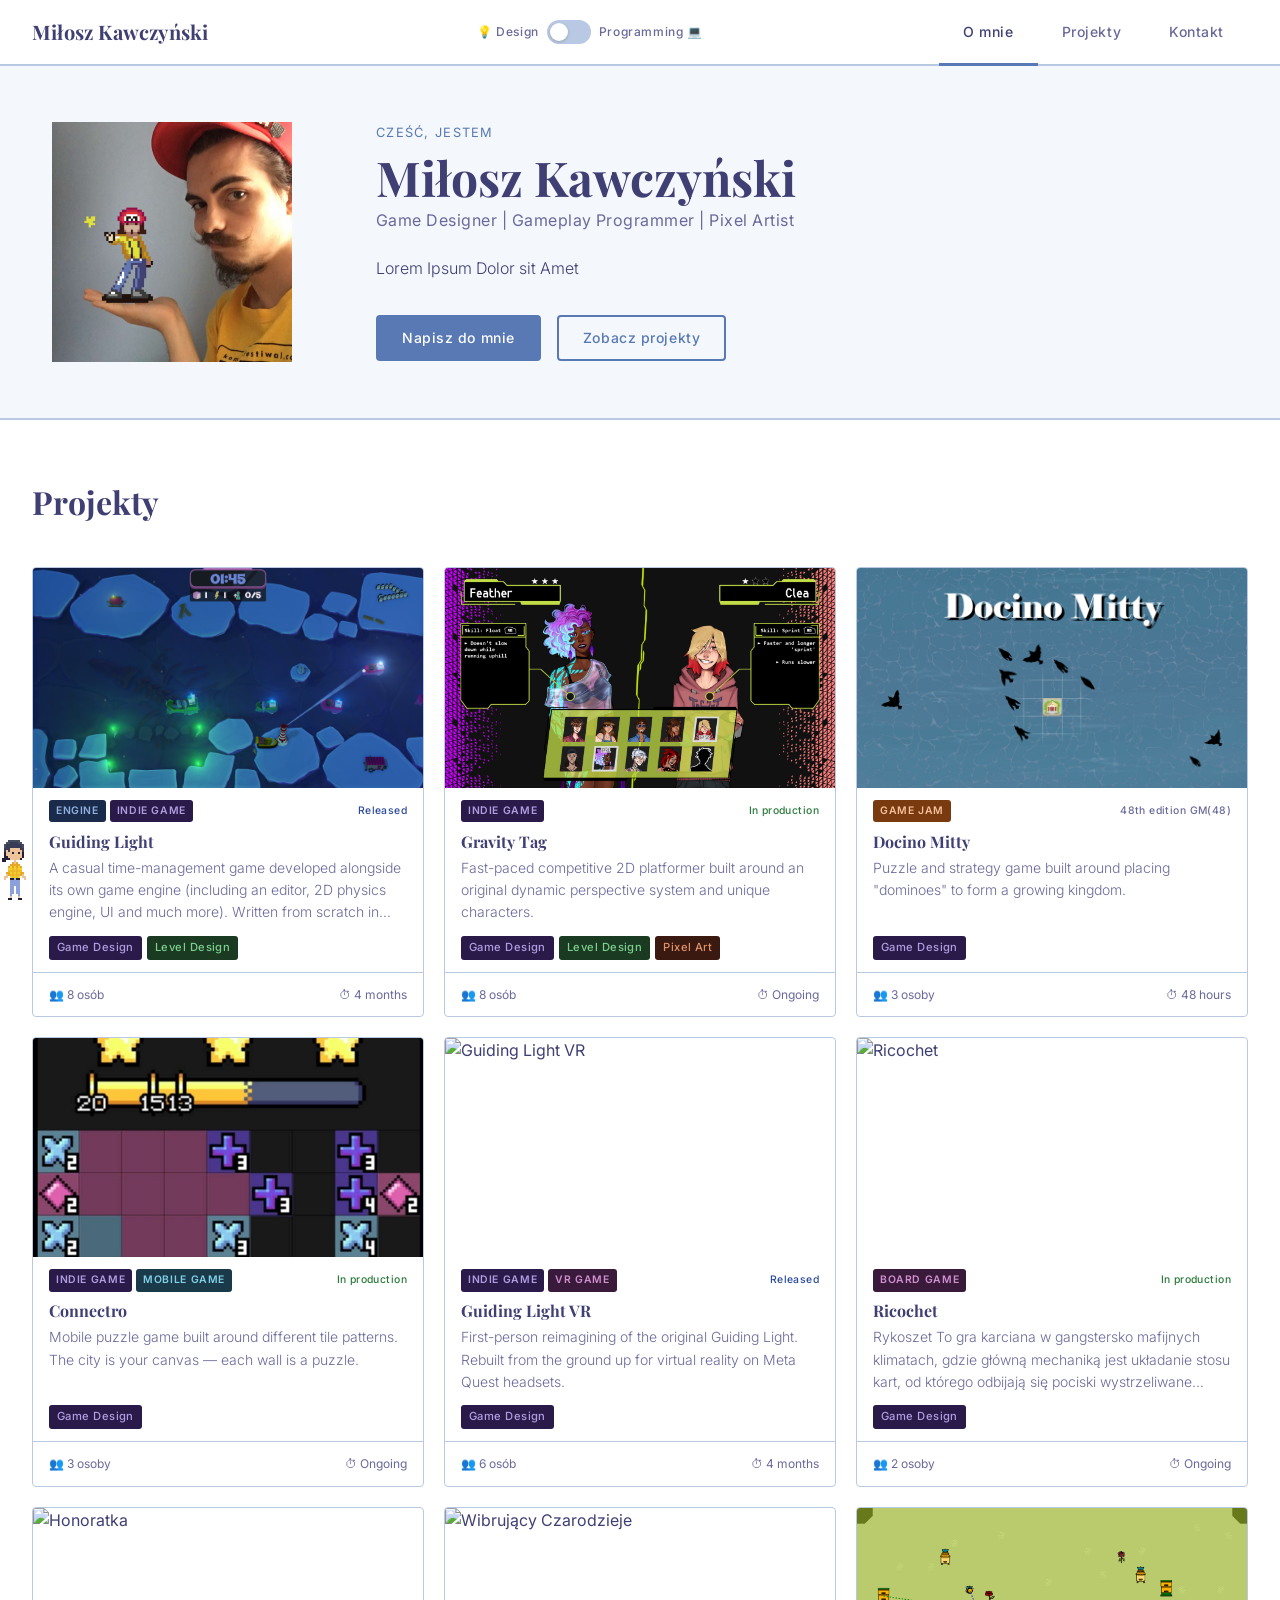
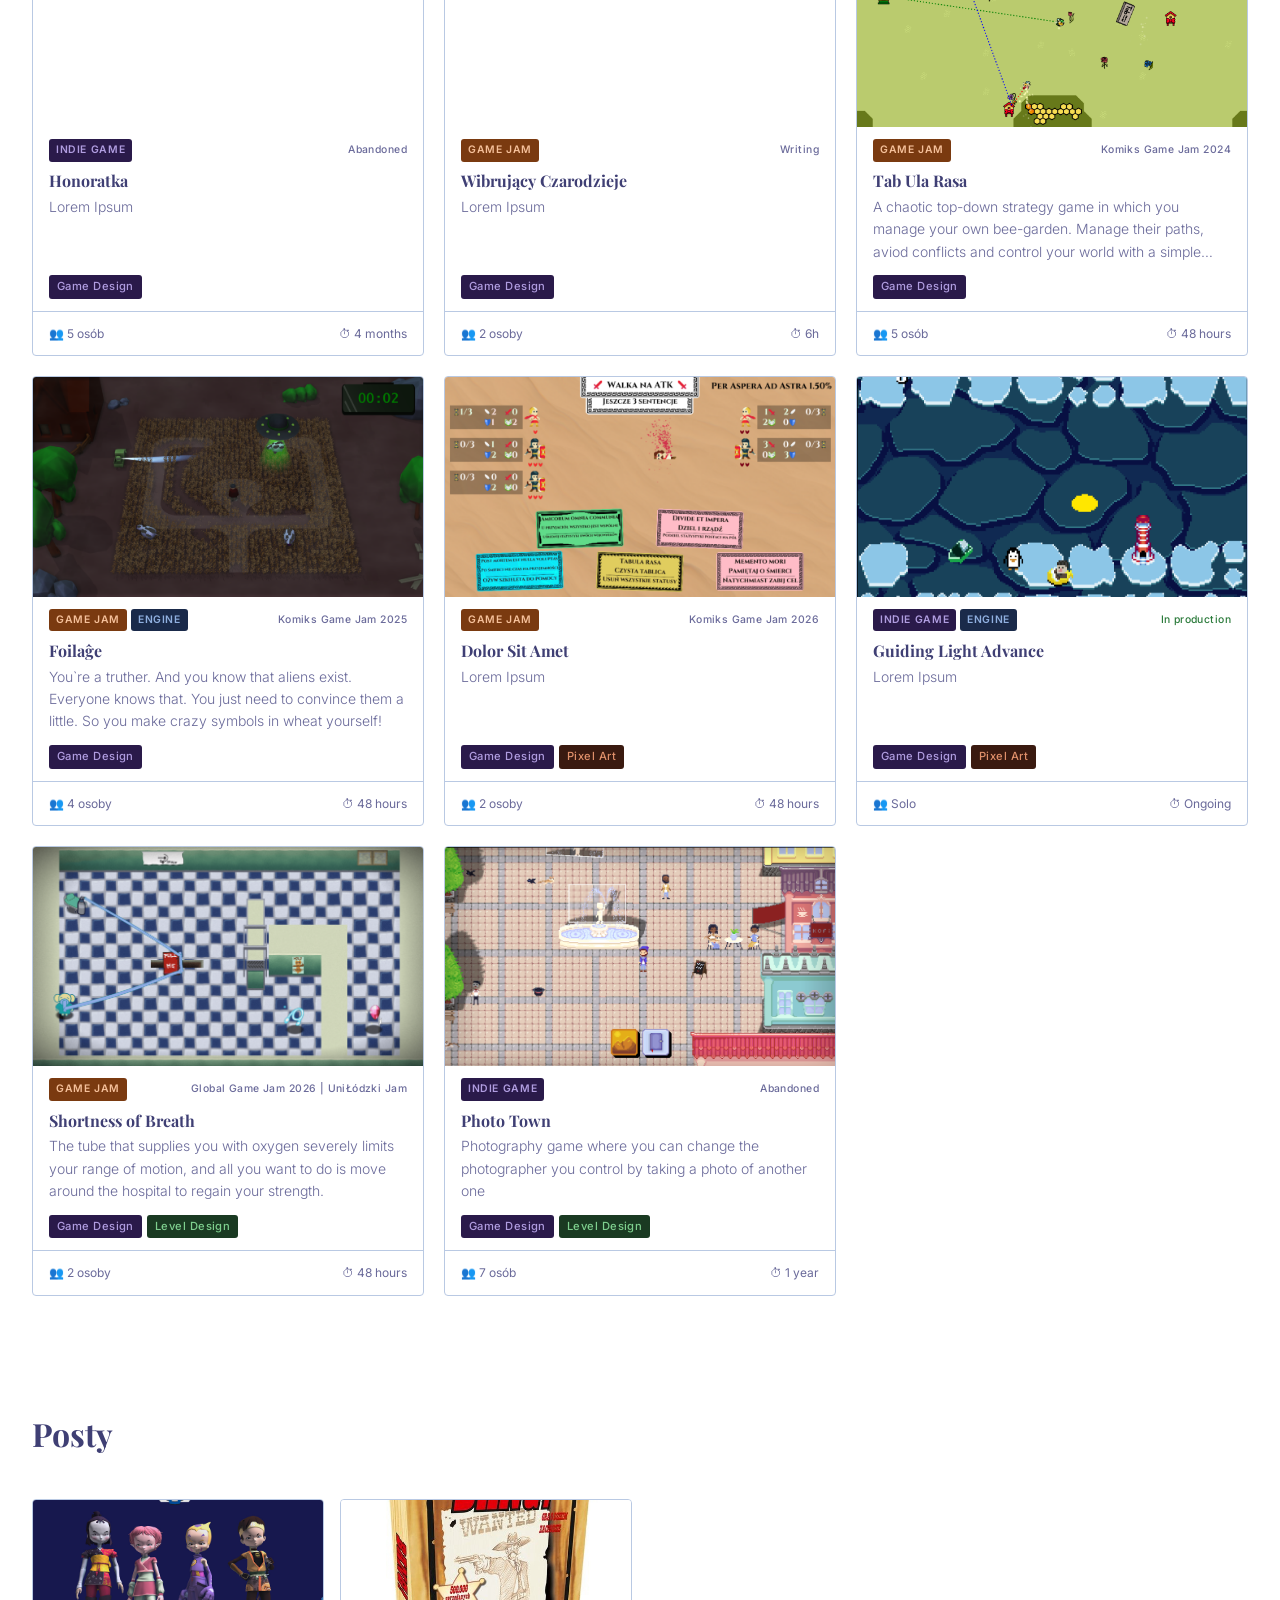
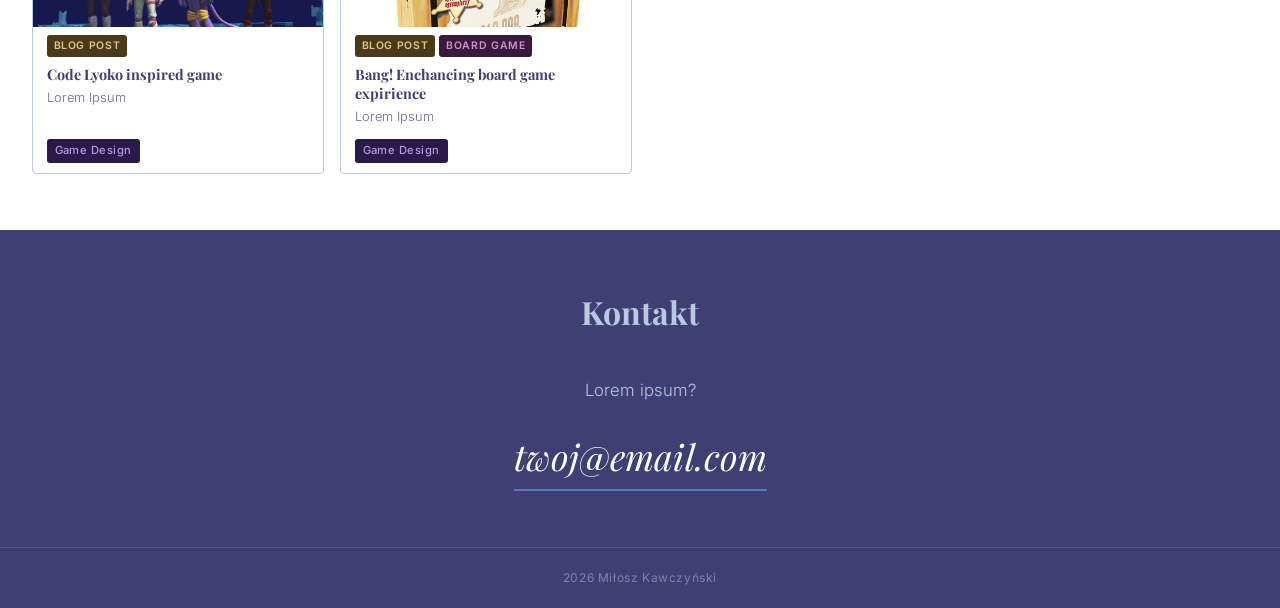
==== index.html @ 492df426 "Index: Add basic index tameplate and data" ====
<!DOCTYPE html>
<html lang="pl">
<head>
  <meta charset="UTF-8" />
  <meta name="viewport" content="width=device-width, initial-scale=1.0" />
  <title>Miłosz Kawczyński - Portfolio</title>
  <link rel="preconnect" href="https://fonts.googleapis.com" />
  <link rel="preconnect" href="https://fonts.gstatic.com" crossorigin />
  <link href="https://fonts.googleapis.com/css2?family=Inter:wght@300;400;500;600&family=Playfair+Display:ital,wght@0,700;1,400&display=swap" rel="stylesheet" />
  <link rel="stylesheet" href="style.css" />
</head>

<body>
  <header class="header">
    <div class="container">
      <div class="nav">
        <span class="nav__logo">Miłosz Kawczyński</span>
        <div class="mode-toggle" id="modeToggle" role="switch" aria-checked="false" aria-label="Tryb: Design / Programming" tabindex="0">
          <span class="mode-toggle__label">💡 Design</span>
          <div class="mode-toggle__track">
            <div class="mode-toggle__thumb"></div>
          </div>
          <span class="mode-toggle__label">Programming 💻</span>
        </div>
        <nav class="tabs" role="tablist">
          <a href="#o-mnie"   class="tab tab--active" role="tab">O mnie</a>
          <a href="#projekty" class="tab"              role="tab">Projekty</a>
          <a href="#kontakt"  class="tab"              role="tab">Kontakt</a>
        </nav>
      </div>
    </div>
  </header>

  <main>

    <section class="section about" id="o-mnie">
      <div class="container">
        <div class="about__inner">

          <div class="about__photo-wrap">
            <div class="about__photo bounce-target">
              <img src="me.png" alt="Miłosz Kawczyński">
            </div>
          </div>

          <div class="about__text">
            <p class="about__eyebrow">Cześć, jestem</p>
            <h1 class="about__name">Miłosz Kawczyński</h1>
            <p class="about__role">Game Designer | Gameplay Programmer | Pixel Artist</p>
            <p class="about__bio">
              Lorem Ipsum Dolor sit Amet
            </p>
            <div class="about__links">
              <a href="mailto:twoj@email.com" class="btn btn--primary">Napisz do mnie</a>
              <a href="#projekty" class="btn btn--ghost">Zobacz projekty</a>
            </div>
          </div>

        </div>
      </div>
    </section>

    <section class="section projects" id="projekty">
      <div class="container">
        <h2 class="section__title">Projekty</h2>
        <div class="grid grid--design" id="grid-design"></div>
        <div class="grid grid--programming" id="grid-programming"></div>
      </div>
    </section>

    <section class="section posts" id="blog-section-design" style="display:none;">
      <div class="container">
        <h2 class="section__title">Posty</h2>
        <div class="grid grid--blog grid--design" id="blog-grid-design"></div>
      </div>
    </section>

    <section class="section posts" id="blog-section-programming" style="display:none;">
      <div class="container">
        <h2 class="section__title">Posty</h2>
        <div class="grid grid--blog grid--programming" id="blog-grid-programming"></div>
      </div>
    </section>

    <section class="section contact" id="kontakt">
      <div class="container">
        <h2 class="section__title">Kontakt</h2>
        <p class="contact__lead">Lorem ipsum?</p>
        <a href="mailto:twoj@email.com" class="contact__email">twoj@email.com</a>
      </div>
    </section>

  </main>

  <footer class="footer">
    <div class="container">
      <span>2026 Miłosz Kawczyński</span>
    </div>
  </footer>

  <script>
    const tabs = document.querySelectorAll('.tab');
    const sections = document.querySelectorAll('section[id]');
    const observer = new IntersectionObserver((entries) => {
      entries.forEach(entry => {
        if (entry.isIntersecting) {
          tabs.forEach(t => t.classList.remove('tab--active'));
          const active = document.querySelector(`.tab[href="#${entry.target.id}"]`);
          if (active) active.classList.add('tab--active');
        }
      });
    }, { threshold: 0.4 });
    sections.forEach(s => observer.observe(s));
  </script>

  <script src="character.js"></script>
  <script src="projects.js"></script>
<script>

  const toggle = document.getElementById('modeToggle');

  function setMode(mode) 
  {
    const isProg = mode === 'programming';
    const gridDesign = document.getElementById('grid-design');
    const gridProg   = document.getElementById('grid-programming');
    const outGrid = isProg ? gridDesign : gridProg;
    const inGrid  = isProg ? gridProg   : gridDesign;

    outGrid.style.opacity = '0';
    setTimeout(() => {
      outGrid.style.display = 'none';
      inGrid.style.display  = 'grid';
      requestAnimationFrame(() => {
        requestAnimationFrame(() => {
          inGrid.style.opacity = '1';
        });
      });
    }, 350);

    document.body.classList.toggle('mode--programming', isProg);
    toggle.setAttribute('aria-checked', isProg);
    localStorage.setItem('portfolio-mode', mode);

    updateBlogSection('design');
    updateBlogSection('programming');
  }

  const savedMode = localStorage.getItem('portfolio-mode') ?? 'design';
  setMode(savedMode);

  toggle.addEventListener('click', () => {
    const next = document.body.classList.contains('mode--programming') ? 'design' : 'programming';
    setMode(next);
  });

  toggle.addEventListener('keydown', e => {
    if (e.key === ' ' || e.key === 'Enter') {
      e.preventDefault();
      toggle.click();
    }
  });

  addProject({
    name:   'Guiding Light',
    image:  'games/guidingLight.png',
    desc:   'A casual time-management game developed alongside its own game engine (including an editor, 2D physics engine, UI and much more). Written from scratch in modern C++ and DirectX 11.',
    types:  ['engine', 'indie-game'],
    event:  'released',
    tags:   ['game-design', 'level-design', 'gameplay-programming', 'engine-programming', 'systems-programming'],
    people: 8,
    time:   '4 months',
    link:   '/projekty/nazwa',
  });

  addProject({
    name:   'Gravity Tag',
    image:  'games/gravityTag.png',
    desc:   'Fast-paced competitive 2D platformer built around an original dynamic perspective system and unique characters.',
    types:  ['indie-game'],
    event:  'in-production',
    tags:   ['game-design', 'level-design', 'pixelart', 'gameplay-programming', 'systems-programming'],
    people: 8,
    time:   'Ongoing',
    link:   '/projekty/drugi',
  });

  addProject({
    name:   'Docino Mitty',
    image:  'games/docinoMitty.png',
    desc:   'Puzzle and strategy game built around placing "dominoes" to form a growing kingdom.',
    types:  ['game-jam'],
    event:  '48th edition GM(48)',
    tags:   ['game-design', 'gameplay-programming', 'systems-programming'],
    people: 3,
    time:   '48 hours',
    link:   '/projekty/drugi',
  });

  addProject({
    name:   'Connectro',
    image:  'games/connectro.png',
    desc:   'Mobile puzzle game built around different tile patterns. The city is your canvas — each wall is a puzzle.',
    types:  ['indie-game', 'mobile-game'],
    event:  'in-production',
    tags:   ['game-design', 'gameplay-programming', 'systems-programming'],
    people: 3,
    time:   'Ongoing',
    link:   '/projekty/drugi',
  });

  addProject({
    name:   'Guiding Light VR',
    image:  'games/guidingLightVR.png',
    desc:   'First-person reimagining of the original Guiding Light. Rebuilt from the ground up for virtual reality on Meta Quest headsets.',
    types:  ['indie-game', 'vr-game'],
    event:  'released',
    tags:   ['game-design'],
    people: 6,
    time:   '4 months',
    link:   '/projekty/drugi',
  });

  addProject({
    name:   'Ricochet',
    image:  'games/ricochet.png',
    desc:   'Rykoszet To gra karciana w gangstersko mafijnych klimatach, gdzie główną mechaniką jest układanie stosu kart, od którego odbijają się pociski wystrzeliwane podczas rozgrywki.',
    types:  ['board-game'],
    event:  'in-production',
    tags:   ['game-design'],
    people: 2,
    time:   'Ongoing',
    link:   '/projekty/drugi',
  });

  addProject({
    name:   'Honoratka',
    image:  'games/honoratka.png',
    desc:   'Lorem Ipsum',
    types:  ['indie-game'],
    event:  'Abandoned',
    tags:   ['game-design', 'gameplay-programming'],
    people: 5,
    time:   '4 months',
    link:   '/projekty/drugi',
  });

  addProject({
    name:   'Code Lyoko inspired game',
    image:  'games/codeLyoko.png',
    desc:   'Lorem Ipsum',
    types:  ['blog-post'],
    event:  'Writing',
    tags:   ['game-design'],
    people: 0,
    time:   'n/a',
    link:   '/projekty/drugi',
  });

  addProject({
    name:   'Bang! Enchancing board game expirience',
    image:  'games/bang.png',
    desc:   'Lorem Ipsum',
    types:  ['blog-post', 'board-game'],
    event:  'Writing',
    tags:   ['game-design'],
    people: 0,
    time:   'n/a',
    link:   '/projekty/drugi',
  });

  addProject({
    name:   'Wibrujący Czarodzieje',
    image:  'games/wibrującyCzarodzieje.png',
    desc:   'Lorem Ipsum',
    types:  ['game-jam'],
    event:  'Writing',
    tags:   ['game-design'],
    people: 2,
    time:   '6h',
    link:   '/projekty/drugi',
  });

  addProject({
    name:   'Tab Ula Rasa',
    image:  'games/tabUlaRasa.png',
    desc:   'A chaotic top-down strategy game in which you manage your own bee-garden. Manage their paths, aviod conflicts and control your world with a simple click of a Tab.',
    types:  ['game-jam'],
    event:  'Komiks Game Jam 2024',
    tags:   ['game-design', 'gameplay-programming', 'systems-programming'],
    people: 5,
    time:   '48 hours',
    link:   '/projekty/drugi',
  });

  addProject({
    name:   'Foilaĝe',
    image:  'games/foilage.png',
    desc:   'You`re a truther. And you know that aliens exist. Everyone knows that. You just need to convince them a little. So you make crazy symbols in wheat yourself!',
    types:  ['game-jam', 'engine'],
    event:  'Komiks Game Jam 2025',
    tags:   ['game-design', 'gameplay-programming', 'engine-programming', 'systems-programming'],
    people: 4,
    time:   '48 hours',
    link:   '/projekty/drugi',
  });

  addProject({
    name:   'Dolor Sit Amet',
    image:  'games/dolorSitAmet.png',
    desc:   'Lorem Ipsum',
    types:  ['game-jam'],
    event:  'Komiks Game Jam 2026',
    tags:   ['game-design', 'gameplay-programming', 'systems-programming', 'pixelart'],
    people: 2,
    time:   '48 hours',
    link:   '/projekty/drugi',
  });

  addProject({
    name:   'Guiding Light Advance',
    image:  'games/guidingLightAdvance.png',
    desc:   'Lorem Ipsum',
    types:  ['indie-game', 'engine'],
    event:  'in-production',
    tags:   ['game-design', 'gameplay-programming', 'systems-programming', 'engine-programming', 'pixelart'],
    people: 1,
    time:   'Ongoing',
    link:   '/projekty/drugi',
  });

  addProject({
    name:   'Shortness of Breath',
    image:  'games/shortnessOfBreath.png',
    desc:   'The tube that supplies you with oxygen severely limits your range of motion, and all you want to do is move around the hospital to regain your strength.',
    types:  ['game-jam'],
    event:  'Global Game Jam 2026 | UniŁódzki Jam',
    tags:   ['game-design', 'level-design', 'gameplay-programming', 'systems-programming'],
    people: 2,
    time:   '48 hours',
    link:   '/projekty/drugi',
  });

  addProject({
    name:   'Photo Town',
    image:  'games/photoTown.png',
    desc:   'Photography game where you can change the photographer you control by taking a photo of another one',
    types:  ['indie-game'],
    event:  'Abandoned',
    tags:   ['game-design', 'level-design', 'gameplay-programming', 'systems-programming', 'art'],
    people: 7,
    time:   '1 year',
    link:   '/projekty/drugi',
  });
</script>

</body>
</html>
---- style.css ----
:root {
  --c-white:        #ffffff;
  --c-light:        #b9c9e3;
  --c-mid:          #5879b4;
  --c-dark:         #3f3f74;
  --c-bg:           var(--c-white);
  --c-surface:      #f4f7fc;
  --c-text:         var(--c-dark);
  --c-text-muted:   #6a6a9a;
  --c-accent:       var(--c-mid);
  --font-body:    'Inter', system-ui, sans-serif;
  --font-display: 'Playfair Display', Georgia, serif;
  --container-w:  1400px;
  --radius:       4px;
}

*, *::before, *::after { box-sizing: border-box; margin: 0; padding: 0; }
html { scroll-behavior: smooth; }
body {
  background: var(--c-bg);
  color: var(--c-text);
  font-family: var(--font-body);
  font-size: 1rem;
  line-height: 1.6;
  font-weight: 400;
  overflow-x: hidden;
  transition: background 0.4s ease, color 0.4s ease;
}
img, video { display: block; max-width: 100%; height: auto; }
a { color: inherit; text-decoration: none; }

.container {
  max-width: var(--container-w);
  margin: 0 auto;
  padding: 0 2rem;
}

.header {
  position: sticky;
  top: 0;
  z-index: 100;
  background: var(--c-white);
  border-bottom: 2px solid var(--c-light);
  transition: background 0.4s ease, border-color 0.4s ease;
}

.nav {
  display: flex;
  align-items: center;
  justify-content: space-between;
  height: 64px;
}

.nav__logo {
  font-family: var(--font-display);
  font-size: 1.25rem;
  font-weight: 700;
  color: var(--c-dark);
  letter-spacing: 0.01em;
  transition: color 0.4s ease;
}

.tabs {
  display: flex;
  height: 100%;
}

.tab {
  display: flex;
  align-items: center;
  padding: 0 1.5rem;
  font-size: 0.875rem;
  font-weight: 500;
  letter-spacing: 0.04em;
  color: var(--c-text-muted);
  border-bottom: 3px solid transparent;
  height: 100%;
  position: relative;
  top: 2px;
  transition: color 0.2s, border-color 0.2s;
}

.tab:hover { color: var(--c-accent); }

.tab--active {
  color: var(--c-dark);
  border-bottom-color: var(--c-mid);
}

.mode-toggle {
  display: flex;
  align-items: center;
  gap: 8px;
  cursor: pointer;
  user-select: none;
  margin-left: 2rem;
}

.mode-toggle__label {
  font-size: 0.75rem;
  font-weight: 500;
  letter-spacing: 0.05em;
  color: var(--c-text-muted);
  transition: color 0.3s;
}

.mode-toggle__track {
  width: 44px;
  height: 24px;
  border-radius: 12px;
  background: var(--c-light);
  position: relative;
  flex-shrink: 0;
  transition: background 0.3s;
}

.mode-toggle__thumb {
  position: absolute;
  top: 3px;
  left: 3px;
  width: 18px;
  height: 18px;
  border-radius: 50%;
  background: var(--c-white);
  box-shadow: 0 1px 3px rgba(0,0,0,0.2);
  transition: transform 0.3s cubic-bezier(0.4, 0, 0.2, 1);
}

.section { padding: 3.5rem 0; }

.section__title {
  font-family: var(--font-display);
  font-size: 2rem;
  font-weight: 700;
  color: var(--c-dark);
  margin-bottom: 2.5rem;
  transition: color 0.4s ease;
}

.about {
  background: var(--c-surface);
  border-bottom: 2px solid var(--c-light);
  transition: background 0.4s ease, border-color 0.4s ease;
}

.about__inner {
  display: grid;
  grid-template-columns: 280px 1fr;
  gap: 4rem;
  align-items: center;
}

.about__photo-wrap { display: flex; justify-content: center; }

.about__photo {
  width: 240px;
  height: 240px;
}

.about__photo img {
  width: 100%;
  height: 100%;
  object-fit: cover;
}

.about__eyebrow {
  font-size: 0.8rem;
  letter-spacing: 0.1em;
  text-transform: uppercase;
  color: var(--c-accent);
  margin-bottom: 0.5rem;
}

.about__name {
  font-family: var(--font-display);
  font-size: clamp(2rem, 4vw, 3rem);
  font-weight: 700;
  color: var(--c-dark);
  line-height: 1.1;
  margin-bottom: 0.25rem;
  transition: color 0.4s ease;
}

.about__role {
  font-size: 1rem;
  color: var(--c-text-muted);
  margin-bottom: 1.25rem;
  letter-spacing: 0.03em;
}

.about__bio {
  color: var(--c-text);
  max-width: 52ch;
  margin-bottom: 2rem;
  line-height: 1.8;
  font-weight: 300;
  transition: color 0.4s ease;
}

.about__links { display: flex; gap: 1rem; flex-wrap: wrap; }

.btn {
  display: inline-block;
  padding: 10px 24px;
  font-size: 0.875rem;
  font-weight: 500;
  letter-spacing: 0.04em;
  border-radius: var(--radius);
  cursor: pointer;
  transition: background 0.2s, color 0.2s, border-color 0.2s;
}

.btn--primary {
  background: var(--c-mid);
  color: var(--c-white);
  border: 2px solid var(--c-mid);
}

.btn--primary:hover {
  background: var(--c-dark);
  border-color: var(--c-dark);
}

.btn--ghost {
  background: transparent;
  color: var(--c-mid);
  border: 2px solid var(--c-mid);
  transition: background 0.2s, color 0.2s, border-color 0.4s ease;
}

.btn--ghost:hover {
  background: var(--c-mid);
  color: var(--c-white);
}

.projects {
  background: var(--c-white);
  transition: background 0.4s ease;
}

.grid {
  grid-template-columns: repeat(3, 1fr);
  gap: 1.25rem;
  align-items: stretch;
}

.grid--design,
.grid--programming {
  display: grid;
  transition: opacity 0.35s ease;
}

.grid--programming {
  display: none;
  opacity: 0;
}

.grid--design { opacity: 1; }

.card-wrap {
  border-radius: var(--radius);
  height: 100%;
  display: block;
  text-decoration: none;
  color: inherit;
}

.card-wrap:hover .card {
  transform: translateY(-6px);
  box-shadow: 0 12px 32px rgba(63, 63, 116, 0.18);
}

body.mode--programming .card-wrap:hover .card {
  box-shadow: 0 12px 32px rgba(90, 90, 180, 0.35);
}

.card {
  background: var(--c-white);
  border: 1px solid var(--c-light);
  border-radius: var(--radius);
  overflow: hidden;
  display: flex;
  flex-direction: column;
  height: 100%;
  transition: box-shadow 0.25s ease, background 0.4s ease, border-color 0.4s ease, transform 0.25s ease;
}

.card__thumb {
  width: 100%;
  aspect-ratio: 16 / 9;
  overflow: hidden;
  flex-shrink: 0;
}

.card__thumb img {
  width: 100%;
  height: 100%;
  object-fit: cover;
}

.card__thumb-placeholder {
  width: 100%;
  height: 100%;
  background: var(--c-light);
  display: flex;
  align-items: center;
  justify-content: center;
  color: var(--c-mid);
  font-size: 0.75rem;
  letter-spacing: 0.08em;
  text-transform: uppercase;
  transition: background 0.4s ease, color 0.4s ease;
}

.card__meta-row {
  padding: 0.75rem 1rem 0;
  display: flex;
  align-items: center;
  flex-wrap: wrap;
  gap: 5px;
  flex-shrink: 0;
}

.card__types {
  display: flex;
  flex-wrap: wrap;
  gap: 4px;
  flex: 1;
}

.card__type {
  font-size: 0.65rem;
  font-weight: 600;
  letter-spacing: 0.06em;
  text-transform: uppercase;
  padding: 3px 7px;
  border-radius: 3px;
}

.card__type--indie-game  { background: #2a1a4a; color: #b09de0; }
.card__type--game-jam    { background: #7a3a10; color: #f5c09a; }
.card__type--art         { background: #2a4a1a; color: #a0d890; }
.card__type--engine      { background: #1a2a4a; color: #90b0e0; }
.card__type--blog-post   { background: #4a3a1a; color: #e0c890; }
.card__type--mobile-game { background: #1a3a4a; color: #80d0e8; }
.card__type--vr-game     { background: #3a1a3a; color: #d090d0; }
.card__type--board-game  { background: #3a1a3a; color: #d090d0; }

.card__event {
  font-size: 0.65rem;
  font-weight: 500;
  letter-spacing: 0.04em;
  white-space: nowrap;
}

.card__event--in-production { color: #2a7a3a; }
.card__event--released      { color: #2a4a9a; }
.card__event--jam           { color: var(--c-text-muted); }

/* Body */
.card__body {
  padding: 0.6rem 1rem 0;
  flex: 1;
  display: flex;
  flex-direction: column;
}

.card__title {
  font-family: var(--font-display);
  font-size: 1rem;
  font-weight: 700;
  color: var(--c-dark);
  margin-bottom: 4px;
  line-height: 1.3;
  transition: color 0.4s ease;
}

.card__desc {
  font-size: 0.875rem;
  color: var(--c-text-muted);
  line-height: 1.6;
  font-weight: 300;
  display: -webkit-box;
  -webkit-line-clamp: 3;
  -webkit-box-orient: vertical;
  overflow: hidden;
  margin-bottom: 0.75rem;
  transition: color 0.4s ease;
}

.card__tags {
  display: flex;
  flex-wrap: nowrap;
  gap: 5px;
  margin-top: auto;
  padding-bottom: 0.75rem;
  overflow: hidden;
}

.card__tag {
  font-size: 0.7rem;
  font-weight: 500;
  padding: 3px 8px;
  border-radius: 3px;
  letter-spacing: 0.04em;
  white-space: nowrap;
  flex-shrink: 0;
}

.card__tag--game-design          { background: #2a1a4a; color: #b09de0; }
.card__tag--level-design         { background: #1a3a22; color: #7ecf8e; }
.card__tag--pixelart             { background: #3a1a10; color: #e0906a; }
.card__tag--gameplay-programming { background: #0e2a42; color: #6aace0; }
.card__tag--engine-programming   { background: #1a2a42; color: #7a9ed0; }
.card__tag--systems-programming  { background: #3a1010; color: #e07a7a; }

.card__footer {
  border-top: 1px solid var(--c-light);
  padding: 0.75rem 1rem;
  display: flex;
  align-items: center;
  justify-content: space-between;
  font-size: 0.75rem;
  color: var(--c-text-muted);
  flex-shrink: 0;
  transition: border-color 0.4s ease, color 0.4s ease;
}

.card__meta-item {
  display: flex;
  align-items: center;
  gap: 4px;
}

.contact {
  background: var(--c-dark);
  text-align: center;
}

.contact .section__title { color: var(--c-light); }

.contact__lead {
  color: var(--c-light);
  font-weight: 300;
  margin-bottom: 1.5rem;
  font-size: 1.05rem;
}

.contact__email {
  font-family: var(--font-display);
  font-size: clamp(1.5rem, 3vw, 2.25rem);
  font-style: italic;
  color: var(--c-white);
  border-bottom: 2px solid var(--c-mid);
  padding-bottom: 4px;
  display: inline-block;
  transition: color 0.2s, border-color 0.2s;
}

.contact__email:hover {
  color: var(--c-light);
  border-bottom-color: var(--c-light);
}

.footer {
  background: var(--c-dark);
  border-top: 1px solid rgba(185, 201, 227, 0.15);
  padding: 1.25rem 0;
  text-align: center;
  font-size: 0.75rem;
  color: rgba(185, 201, 227, 0.5);
  letter-spacing: 0.05em;
  transition: border-color 0.4s ease, color 0.4s ease;
}

body.mode--programming {
  --c-bg:        #0f0f1a;
  --c-surface:   #16162a;
  --c-text:      #e0e0f0;
  --c-text-muted:#8888aa;
  background: var(--c-bg);
  color: var(--c-text);
}

body.mode--programming .mode-toggle__track  { background: var(--c-dark); }
body.mode--programming .mode-toggle__thumb  { transform: translateX(20px); }
body.mode--programming .mode-toggle__label:last-child  { color: var(--c-light); }
body.mode--programming .mode-toggle__label:first-child { color: var(--c-text-muted); }

body.mode--programming .header              { background: #16162a; border-bottom-color: #2a2a4a; }
body.mode--programming .nav__logo           { color: var(--c-light); }
body.mode--programming .tab                 { color: #8888aa; }
body.mode--programming .tab--active         { color: var(--c-light); border-bottom-color: var(--c-mid); }
body.mode--programming .tab:hover           { color: var(--c-light); }

body.mode--programming .about               { background: #16162a; border-bottom-color: #2a2a4a; }
body.mode--programming .about__name         { color: var(--c-light); }
body.mode--programming .about__bio          { color: #8888aa; }

body.mode--programming .projects            { background: var(--c-bg); }
body.mode--programming .section__title      { color: var(--c-light); }

body.mode--programming .card                { background: #16162a; border-color: #2a2a4a; }
body.mode--programming .card__title         { color: var(--c-light); }
body.mode--programming .card__desc          { color: #8888aa; }
body.mode--programming .card__footer        { border-top-color: #2a2a4a; color: #8888aa; }
body.mode--programming .card__thumb-placeholder { background: #2a2a4a; color: var(--c-mid); }
body.mode--programming .card__event--in-production { color: #4aaa5a; }
body.mode--programming .card__event--released      { color: #6a8aee; }

body.mode--programming .btn--ghost          { color: var(--c-light); border-color: var(--c-light); }
body.mode--programming .footer              { border-top-color: #2a2a4a; color: #8888aa; }

.grid--blog {
  grid-template-columns: repeat(4, 1fr);
  gap: 1rem;
}

.card-wrap--blog .card__title { font-size: 0.9rem; }
.card-wrap--blog .card__desc  {
  -webkit-line-clamp: 2;
  font-size: 0.8rem;
}
.card-wrap--blog .card__thumb { aspect-ratio: 16 / 7; }
.card-wrap--blog .card__body  { padding: 0.5rem 0.85rem 0; }
.card-wrap--blog .card__tags  { padding-bottom: 0.6rem; }
.card-wrap--blog .card__meta-row { padding: 0.5rem 0.85rem 0; }

/* Ukrywanie sekcji blog przy przełączaniu trybu */
body:not(.mode--programming) #blog-section-programming { display: none !important; }
body.mode--programming        #blog-section-design      { display: none !important; }

@keyframes shake {
  0%   { transform: translate(0, 0) rotate(0deg); }
  15%  { transform: translate(-5px, -3px) rotate(-1.5deg); }
  30%  { transform: translate(4px, 2px) rotate(1deg); }
  45%  { transform: translate(-3px, 4px) rotate(-0.8deg); }
  60%  { transform: translate(5px, -2px) rotate(1.2deg); }
  75%  { transform: translate(-2px, 3px) rotate(-0.5deg); }
  90%  { transform: translate(2px, -1px) rotate(0.3deg); }
  100% { transform: translate(0, 0) rotate(0deg); }
}

.is-shaking { animation: shake 0.38s ease-out both; }

@media (max-width: 720px) {
  .about__inner       { grid-template-columns: 1fr; gap: 2rem; text-align: center; }
  .about__photo       { width: 180px; height: 180px; margin: 0 auto; }
  .about__bio         { margin: 0 auto 2rem; }
  .about__links       { justify-content: center; }
  .grid               { grid-template-columns: 1fr; }
  .tab                { padding: 0 1rem; font-size: 0.8rem; }
  .nav__logo          { font-size: 1rem; }
  .mode-toggle        { margin-left: 1rem; }
  .mode-toggle__label { display: none; }
}

:focus-visible { outline: 2px solid var(--c-mid); outline-offset: 3px; }

@media (prefers-reduced-motion: reduce) {
  *, *::before, *::after { transition: none !important; animation: none !important; }
  html { scroll-behavior: auto; }
}
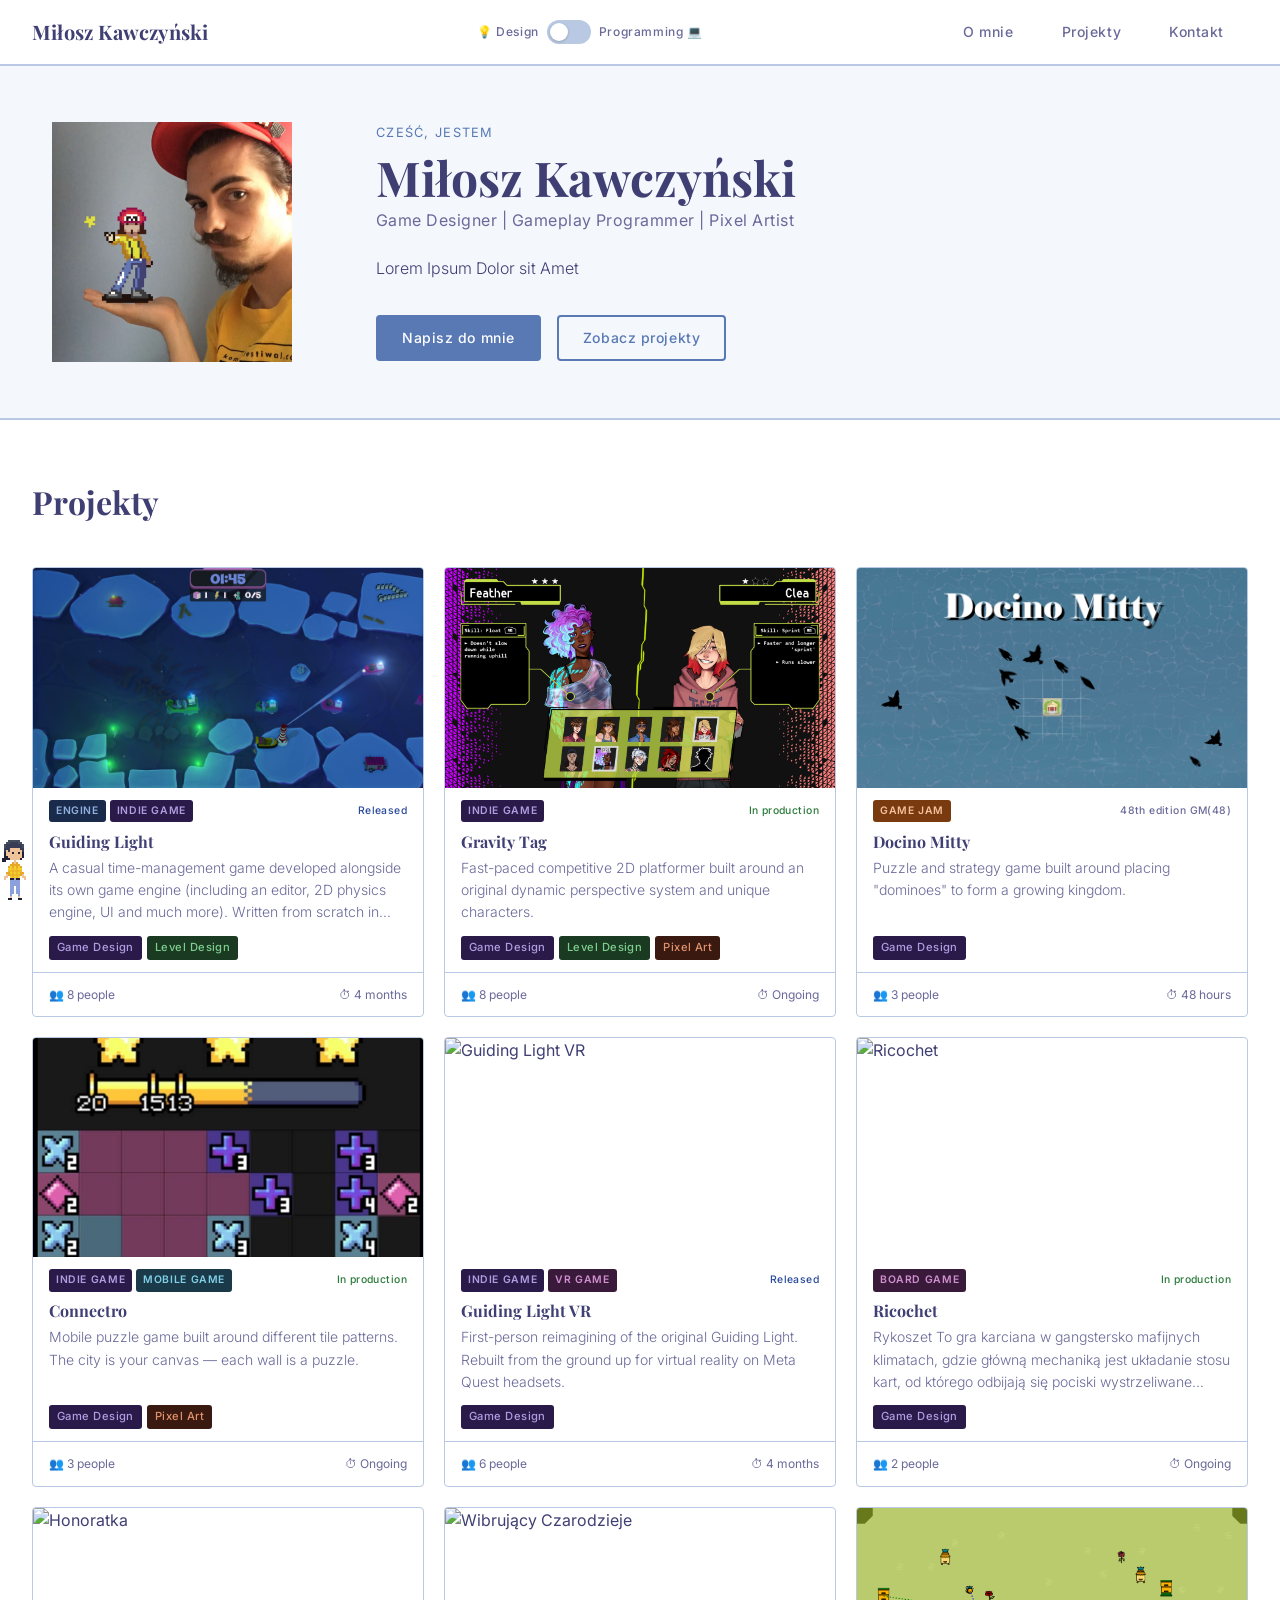
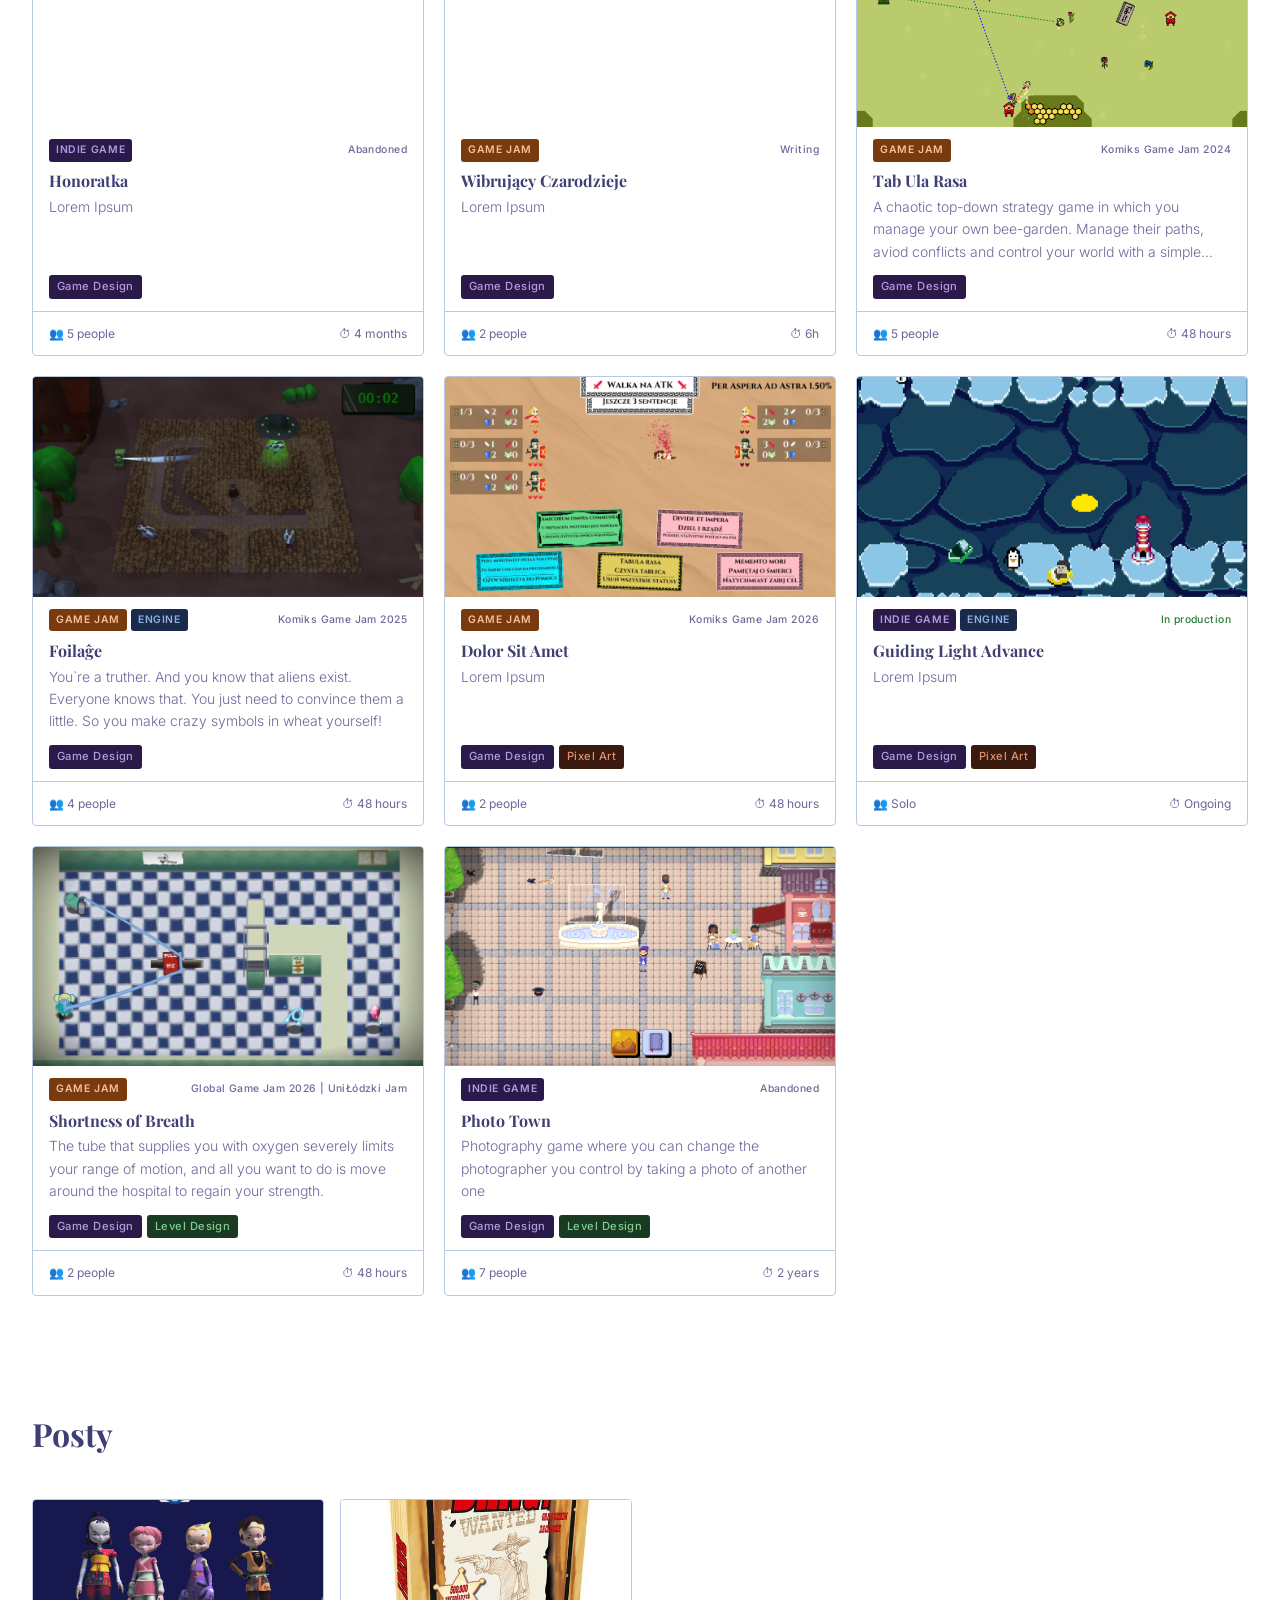
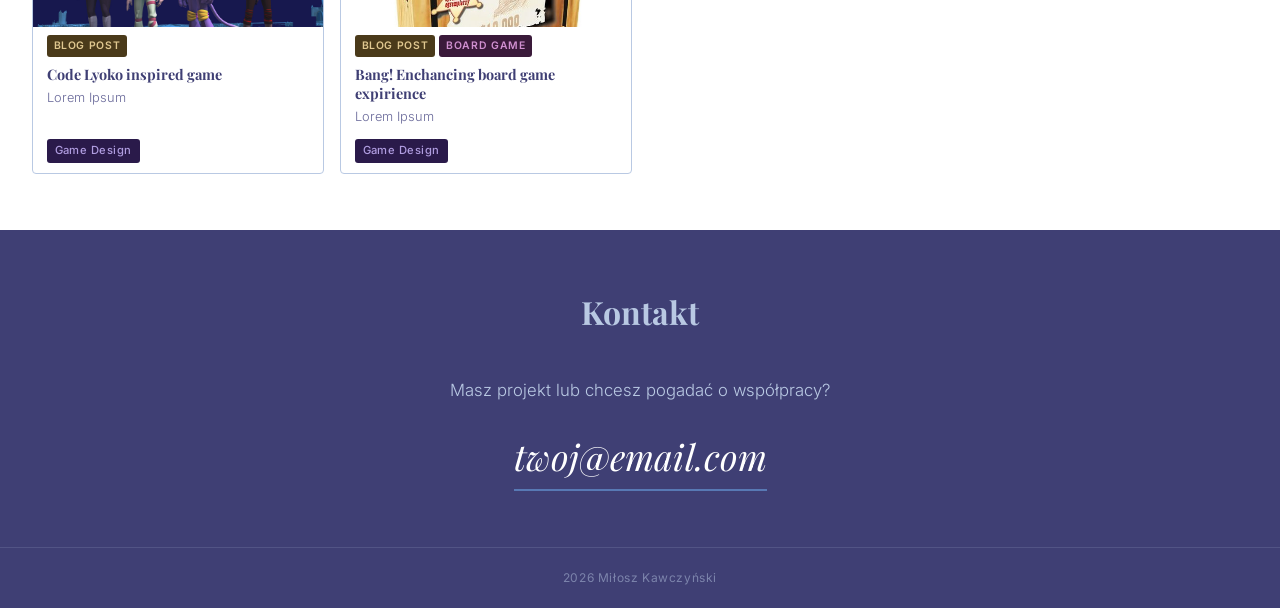
==== commit bbc2e381: "Index: Split header and footer into partial js files" ====
--- a/index.html
+++ b/index.html
@@ -11,26 +11,7 @@
 </head>
 
 <body>
-  <header class="header">
-    <div class="container">
-      <div class="nav">
-        <span class="nav__logo">Miłosz Kawczyński</span>
-        <div class="mode-toggle" id="modeToggle" role="switch" aria-checked="false" aria-label="Tryb: Design / Programming" tabindex="0">
-          <span class="mode-toggle__label">💡 Design</span>
-          <div class="mode-toggle__track">
-            <div class="mode-toggle__thumb"></div>
-          </div>
-          <span class="mode-toggle__label">Programming 💻</span>
-        </div>
-        <nav class="tabs" role="tablist">
-          <a href="#o-mnie"   class="tab tab--active" role="tab">O mnie</a>
-          <a href="#projekty" class="tab"              role="tab">Projekty</a>
-          <a href="#kontakt"  class="tab"              role="tab">Kontakt</a>
-        </nav>
-      </div>
-    </div>
-  </header>
-
+  <script src="_header.js"></script>
   <main>
 
     <section class="section about" id="o-mnie">
@@ -81,22 +62,7 @@
         <div class="grid grid--blog grid--programming" id="blog-grid-programming"></div>
       </div>
     </section>
-
-    <section class="section contact" id="kontakt">
-      <div class="container">
-        <h2 class="section__title">Kontakt</h2>
-        <p class="contact__lead">Lorem ipsum?</p>
-        <a href="mailto:twoj@email.com" class="contact__email">twoj@email.com</a>
-      </div>
-    </section>
-
-  </main>
-
-  <footer class="footer">
-    <div class="container">
-      <span>2026 Miłosz Kawczyński</span>
-    </div>
-  </footer>
+  <script src="_footer.js"></script>
 
   <script>
     const tabs = document.querySelectorAll('.tab');
@@ -118,9 +84,9 @@
 <script>
 
   const toggle = document.getElementById('modeToggle');
-
-  function setMode(mode) 
-  {
+  const savedMode = localStorage.getItem('portfolio-mode') ?? 'design';
+
+  function setMode(mode) {
     const isProg = mode === 'programming';
     const gridDesign = document.getElementById('grid-design');
     const gridProg   = document.getElementById('grid-programming');
@@ -131,27 +97,19 @@
     setTimeout(() => {
       outGrid.style.display = 'none';
       inGrid.style.display  = 'grid';
-      requestAnimationFrame(() => {
-        requestAnimationFrame(() => {
-          inGrid.style.opacity = '1';
-        });
-      });
+      requestAnimationFrame(() => requestAnimationFrame(() => {
+        inGrid.style.opacity = '1';
+      }));
     }, 350);
-
-    document.body.classList.toggle('mode--programming', isProg);
-    toggle.setAttribute('aria-checked', isProg);
-    localStorage.setItem('portfolio-mode', mode);
 
     updateBlogSection('design');
     updateBlogSection('programming');
   }
 
-  const savedMode = localStorage.getItem('portfolio-mode') ?? 'design';
   setMode(savedMode);
 
-  toggle.addEventListener('click', () => {
-    const next = document.body.classList.contains('mode--programming') ? 'design' : 'programming';
-    setMode(next);
+  document.addEventListener('modechange', (e) => {
+    setMode(e.detail.mode);
   });
 
   toggle.addEventListener('keydown', e => {
@@ -170,7 +128,7 @@
     tags:   ['game-design', 'level-design', 'gameplay-programming', 'engine-programming', 'systems-programming'],
     people: 8,
     time:   '4 months',
-    link:   '/projekty/nazwa',
+    link:   './projects/guidingLight/guidingLight.html',
   });
 
   addProject({
@@ -203,7 +161,7 @@
     desc:   'Mobile puzzle game built around different tile patterns. The city is your canvas — each wall is a puzzle.',
     types:  ['indie-game', 'mobile-game'],
     event:  'in-production',
-    tags:   ['game-design', 'gameplay-programming', 'systems-programming'],
+    tags:   ['game-design', 'gameplay-programming', 'systems-programming', 'pixelart'],
     people: 3,
     time:   'Ongoing',
     link:   '/projekty/drugi',
@@ -349,7 +307,7 @@
     event:  'Abandoned',
     tags:   ['game-design', 'level-design', 'gameplay-programming', 'systems-programming', 'art'],
     people: 7,
-    time:   '1 year',
+    time:   '2 years',
     link:   '/projekty/drugi',
   });
 </script>
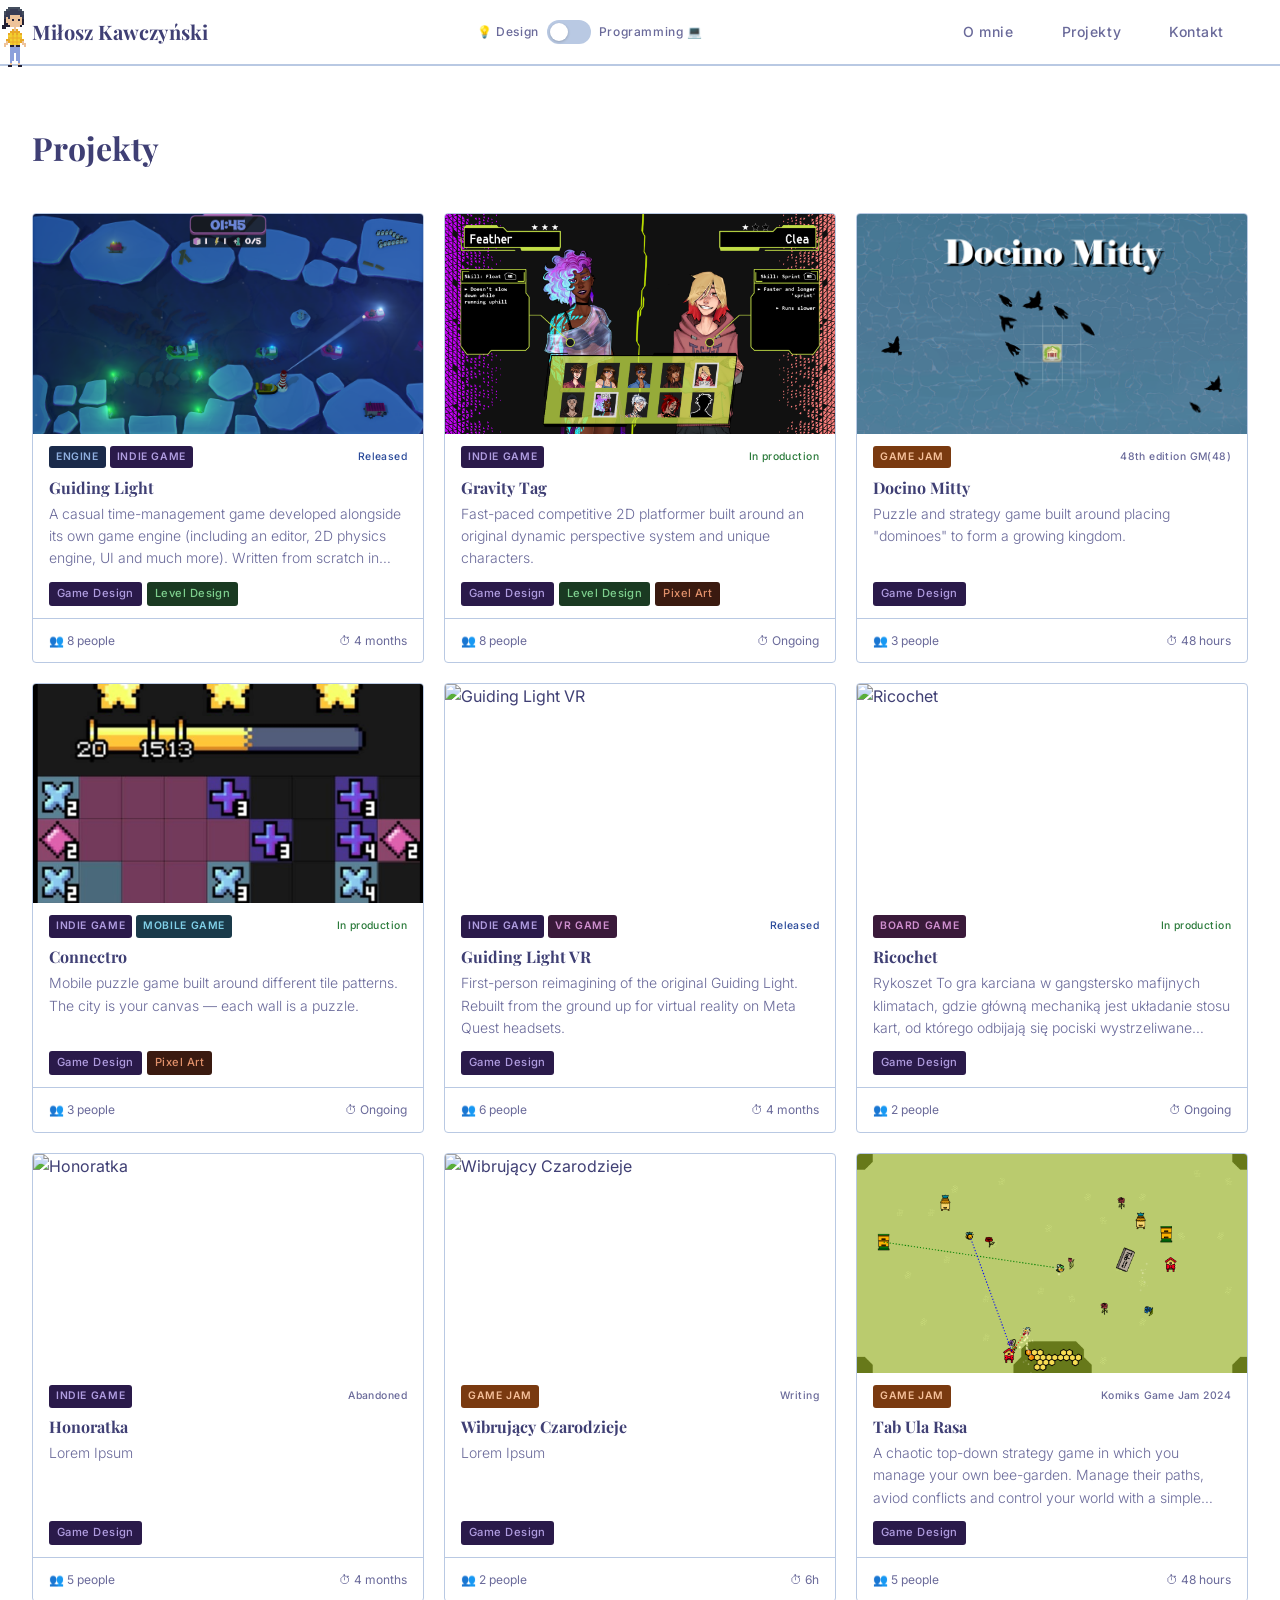
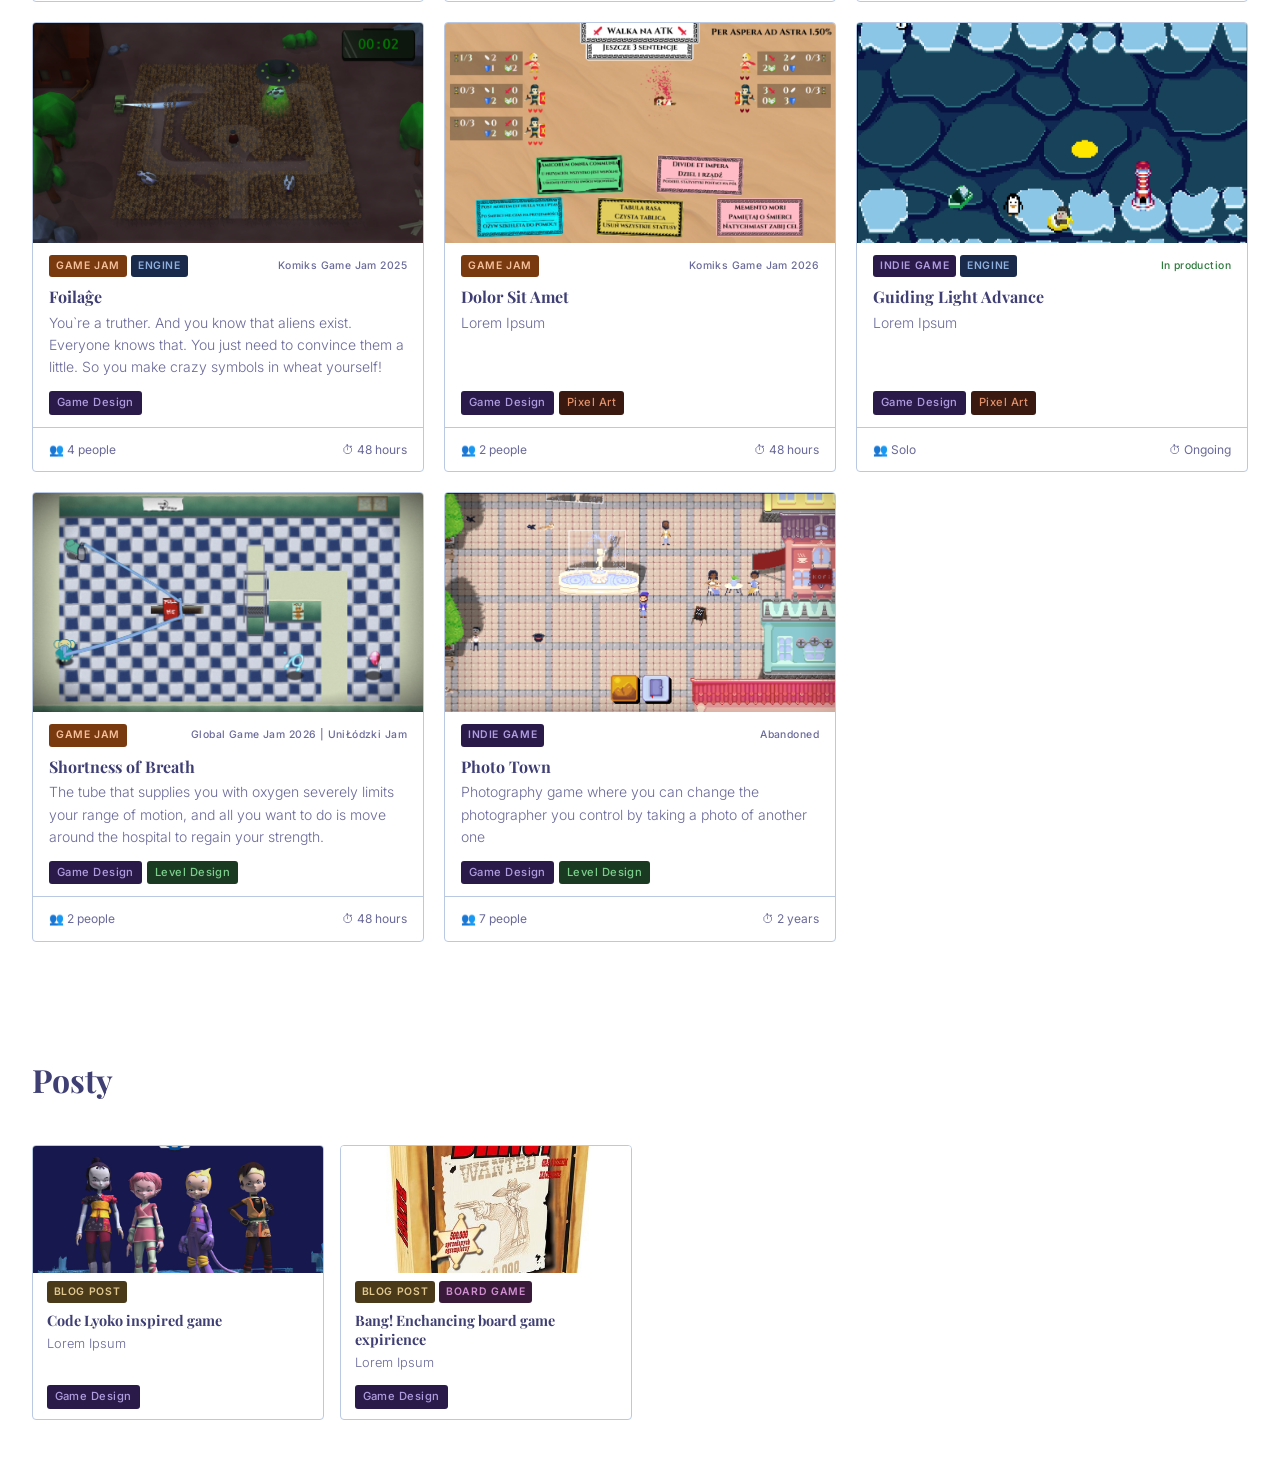
==== commit 18bc5b10: "About: Add seperate about page" ====
--- a/index.html
+++ b/index.html
@@ -11,36 +11,8 @@
 </head>
 
 <body>
-  <script src="_header.js"></script>
+  <script src="header.js"></script>
   <main>
-
-    <section class="section about" id="o-mnie">
-      <div class="container">
-        <div class="about__inner">
-
-          <div class="about__photo-wrap">
-            <div class="about__photo bounce-target">
-              <img src="me.png" alt="Miłosz Kawczyński">
-            </div>
-          </div>
-
-          <div class="about__text">
-            <p class="about__eyebrow">Cześć, jestem</p>
-            <h1 class="about__name">Miłosz Kawczyński</h1>
-            <p class="about__role">Game Designer | Gameplay Programmer | Pixel Artist</p>
-            <p class="about__bio">
-              Lorem Ipsum Dolor sit Amet
-            </p>
-            <div class="about__links">
-              <a href="mailto:twoj@email.com" class="btn btn--primary">Napisz do mnie</a>
-              <a href="#projekty" class="btn btn--ghost">Zobacz projekty</a>
-            </div>
-          </div>
-
-        </div>
-      </div>
-    </section>
-
     <section class="section projects" id="projekty">
       <div class="container">
         <h2 class="section__title">Projekty</h2>
@@ -62,7 +34,7 @@
         <div class="grid grid--blog grid--programming" id="blog-grid-programming"></div>
       </div>
     </section>
-  <script src="_footer.js"></script>
+  <script src="footer.js"></script>
 
   <script>
     const tabs = document.querySelectorAll('.tab');
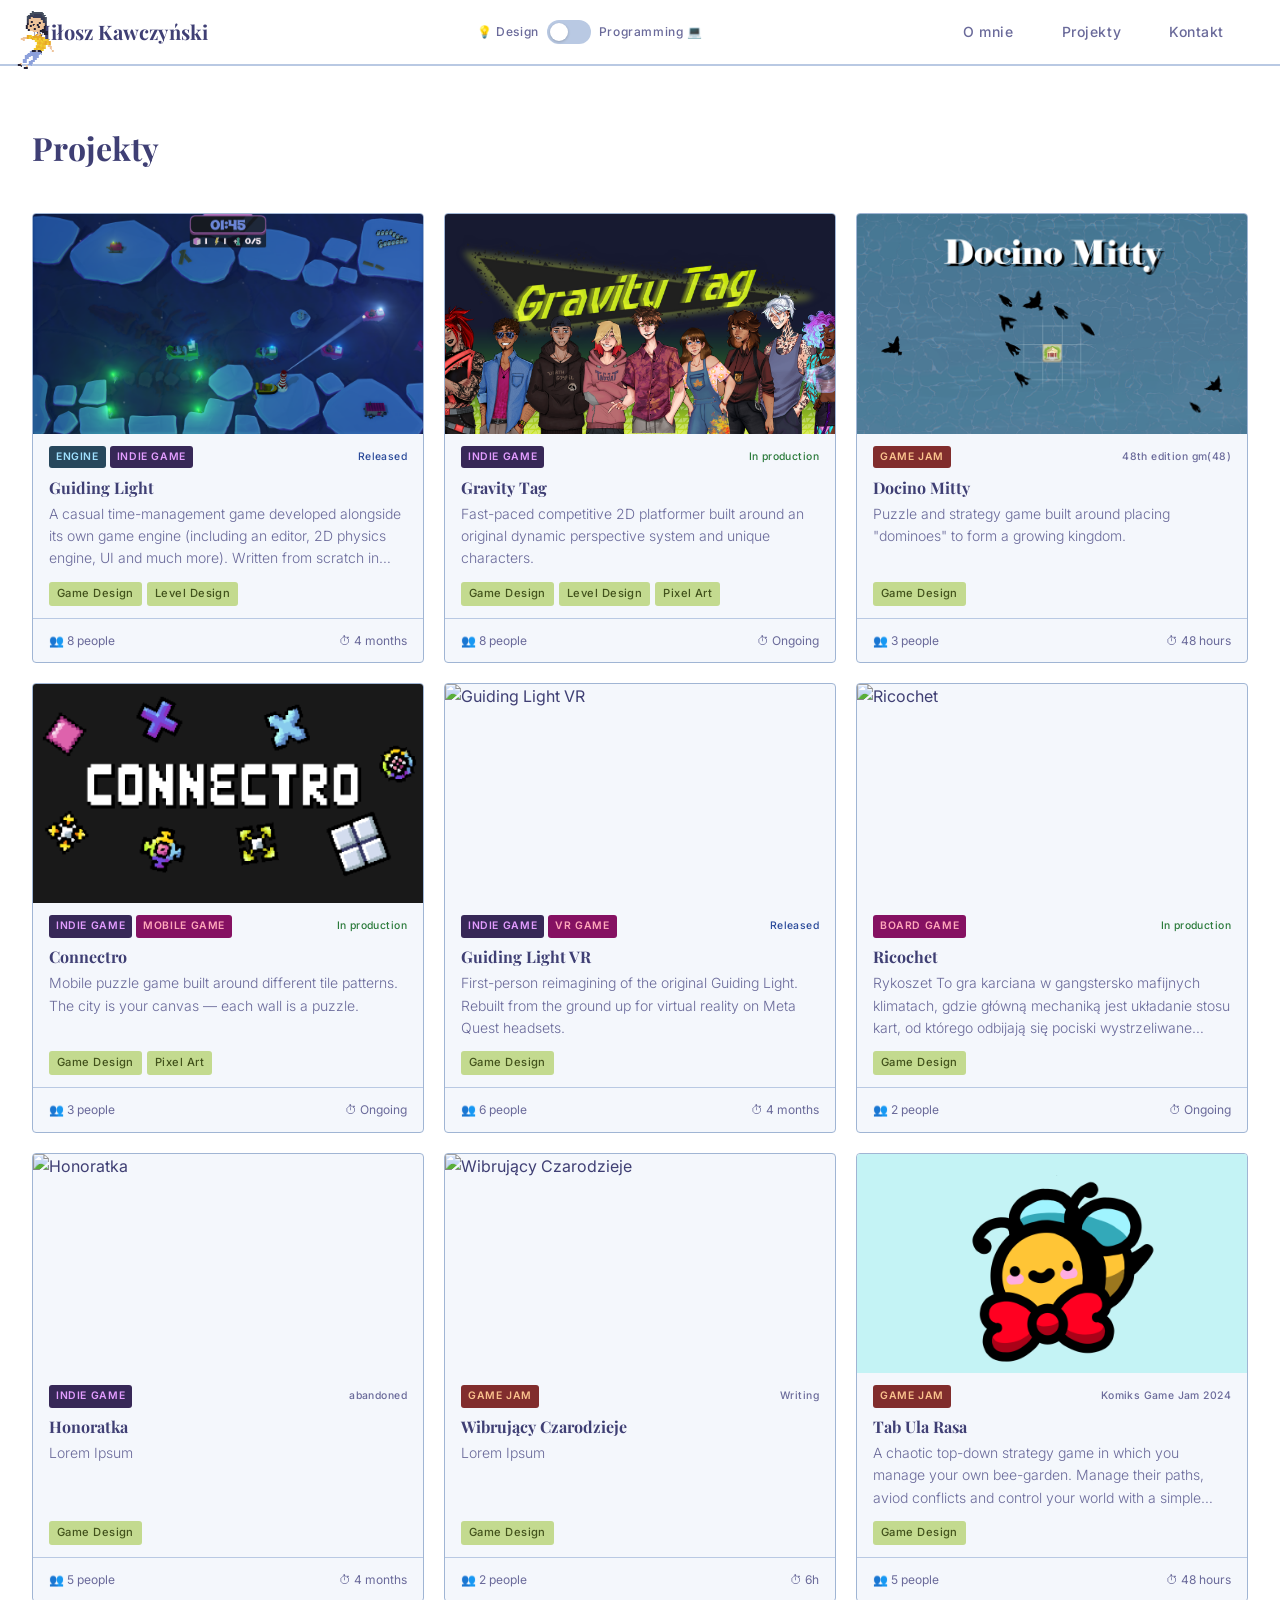
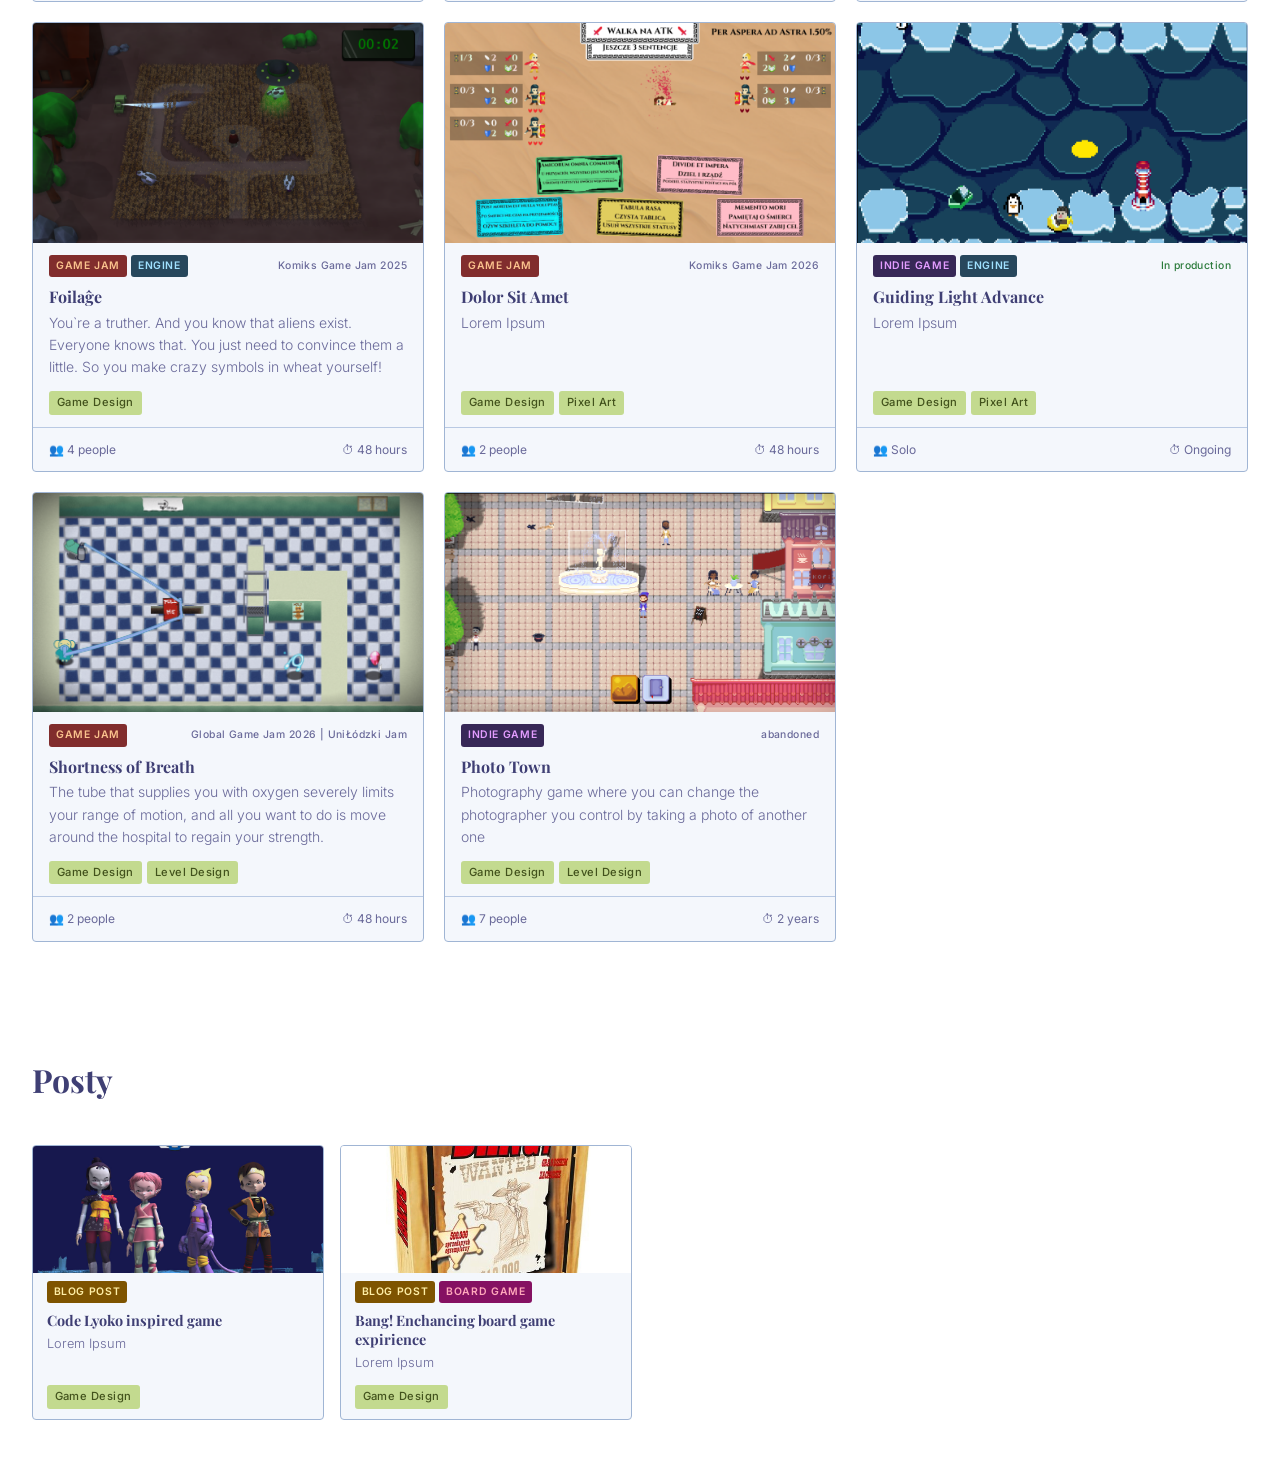
==== commit d17ba35d: "GuidingLightVR: Add project site" ====
--- a/index.html
+++ b/index.html
@@ -112,7 +112,7 @@
     tags:   ['game-design', 'level-design', 'pixelart', 'gameplay-programming', 'systems-programming'],
     people: 8,
     time:   'Ongoing',
-    link:   '/projekty/drugi',
+    link:   './projects/gravityTag/gravityTag.html',
   });
 
   addProject({
@@ -120,11 +120,11 @@
     image:  'games/docinoMitty.png',
     desc:   'Puzzle and strategy game built around placing "dominoes" to form a growing kingdom.',
     types:  ['game-jam'],
-    event:  '48th edition GM(48)',
+    event:  '48th edition gm(48)',
     tags:   ['game-design', 'gameplay-programming', 'systems-programming'],
     people: 3,
     time:   '48 hours',
-    link:   '/projekty/drugi',
+    link:   './projects/docinoMitty/docinoMitty.html',
   });
 
   addProject({
@@ -136,7 +136,7 @@
     tags:   ['game-design', 'gameplay-programming', 'systems-programming', 'pixelart'],
     people: 3,
     time:   'Ongoing',
-    link:   '/projekty/drugi',
+    link:   './projects/connectro/connectro.html',
   });
 
   addProject({
@@ -148,7 +148,7 @@
     tags:   ['game-design'],
     people: 6,
     time:   '4 months',
-    link:   '/projekty/drugi',
+    link:   './projects/guidingLightVR/guidingLightVR.html',
   });
 
   addProject({
@@ -168,7 +168,7 @@
     image:  'games/honoratka.png',
     desc:   'Lorem Ipsum',
     types:  ['indie-game'],
-    event:  'Abandoned',
+    event:  'abandoned',
     tags:   ['game-design', 'gameplay-programming'],
     people: 5,
     time:   '4 months',
@@ -276,7 +276,7 @@
     image:  'games/photoTown.png',
     desc:   'Photography game where you can change the photographer you control by taking a photo of another one',
     types:  ['indie-game'],
-    event:  'Abandoned',
+    event:  'abandoned',
     tags:   ['game-design', 'level-design', 'gameplay-programming', 'systems-programming', 'art'],
     people: 7,
     time:   '2 years',
--- a/style.css
+++ b/style.css
@@ -275,8 +275,8 @@
 }
 
 .card {
-  background: var(--c-white);
-  border: 1px solid var(--c-light);
+  background: var(--c-surface);
+  border: 1px solid #a0b5d4;
   border-radius: var(--radius);
   overflow: hidden;
   display: flex;
@@ -299,6 +299,7 @@
 }
 
 .card__thumb-placeholder {
+  background: #a0b5d4;
   width: 100%;
   height: 100%;
   background: var(--c-light);
@@ -337,14 +338,14 @@
   border-radius: 3px;
 }
 
-.card__type--indie-game  { background: #2a1a4a; color: #b09de0; }
-.card__type--game-jam    { background: #7a3a10; color: #f5c09a; }
+.card__type--indie-game  { background: #372857; color: #e39dff; }
+.card__type--game-jam    { background: #812d2d; color: #fac28d; }
 .card__type--art         { background: #2a4a1a; color: #a0d890; }
-.card__type--engine      { background: #1a2a4a; color: #90b0e0; }
-.card__type--blog-post   { background: #4a3a1a; color: #e0c890; }
-.card__type--mobile-game { background: #1a3a4a; color: #80d0e8; }
-.card__type--vr-game     { background: #3a1a3a; color: #d090d0; }
-.card__type--board-game  { background: #3a1a3a; color: #d090d0; }
+.card__type--engine      { background: #27475c; color: #a0e1ff; }
+.card__type--blog-post   { background: #7e5400; color: #ffefa6; }
+.card__type--mobile-game { background: #851162; color: #ffa8bb; }
+.card__type--vr-game     { background: #851162; color: #ffa8bb; }
+.card__type--board-game  { background: #851162; color: #ffa8bb; }
 
 .card__event {
   font-size: 0.65rem;
@@ -407,12 +408,12 @@
   flex-shrink: 0;
 }
 
-.card__tag--game-design          { background: #2a1a4a; color: #b09de0; }
-.card__tag--level-design         { background: #1a3a22; color: #7ecf8e; }
-.card__tag--pixelart             { background: #3a1a10; color: #e0906a; }
-.card__tag--gameplay-programming { background: #0e2a42; color: #6aace0; }
-.card__tag--engine-programming   { background: #1a2a42; color: #7a9ed0; }
-.card__tag--systems-programming  { background: #3a1010; color: #e07a7a; }
+.card__tag--game-design          { background: #c3da8f; color: #42521c; }
+.card__tag--level-design         { background: #c3da8f; color: #42521c; }
+.card__tag--pixelart             { background: #c3da8f; color: #42521c; }
+.card__tag--gameplay-programming { background: #7ca0cf; color: #122d3f; }
+.card__tag--engine-programming   { background: #7ca0cf; color: #122d3f; }
+.card__tag--systems-programming  { background: #7ca0cf; color: #122d3f; }
 
 .card__footer {
   border-top: 1px solid var(--c-light);
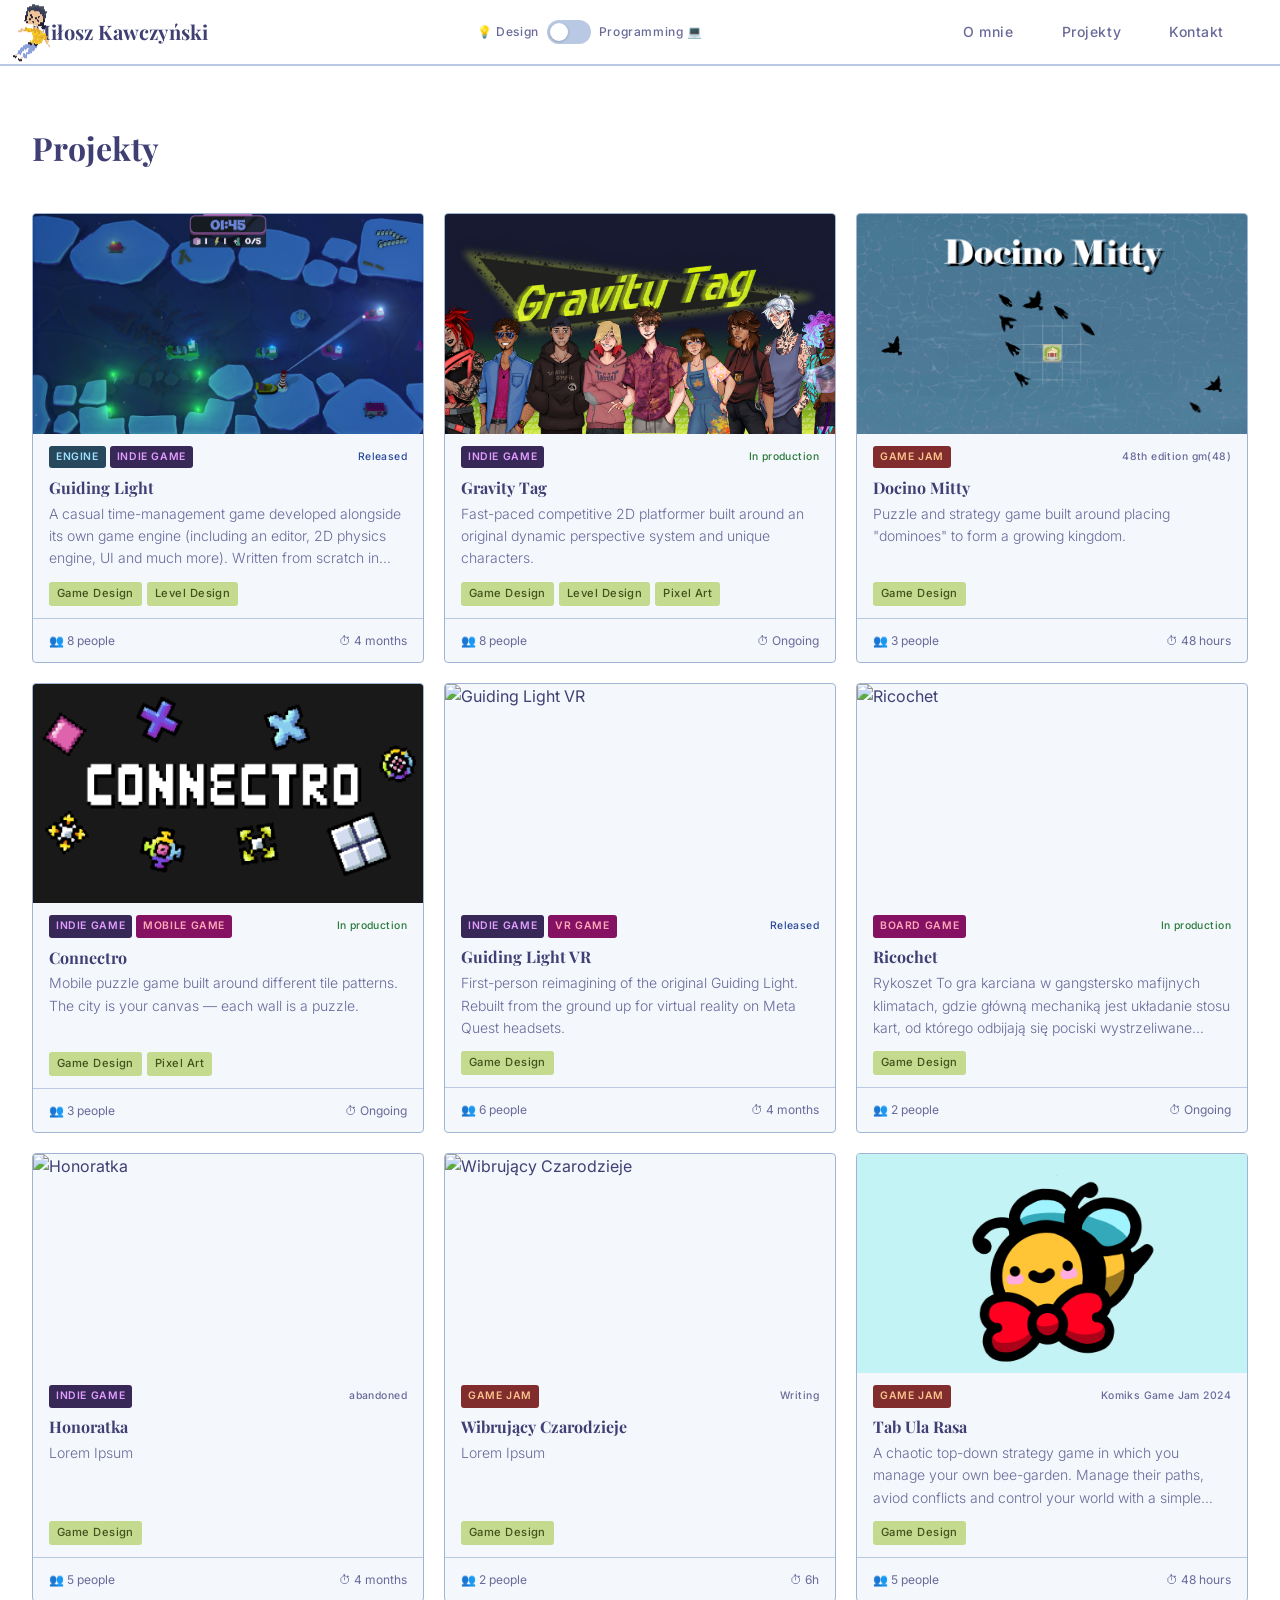
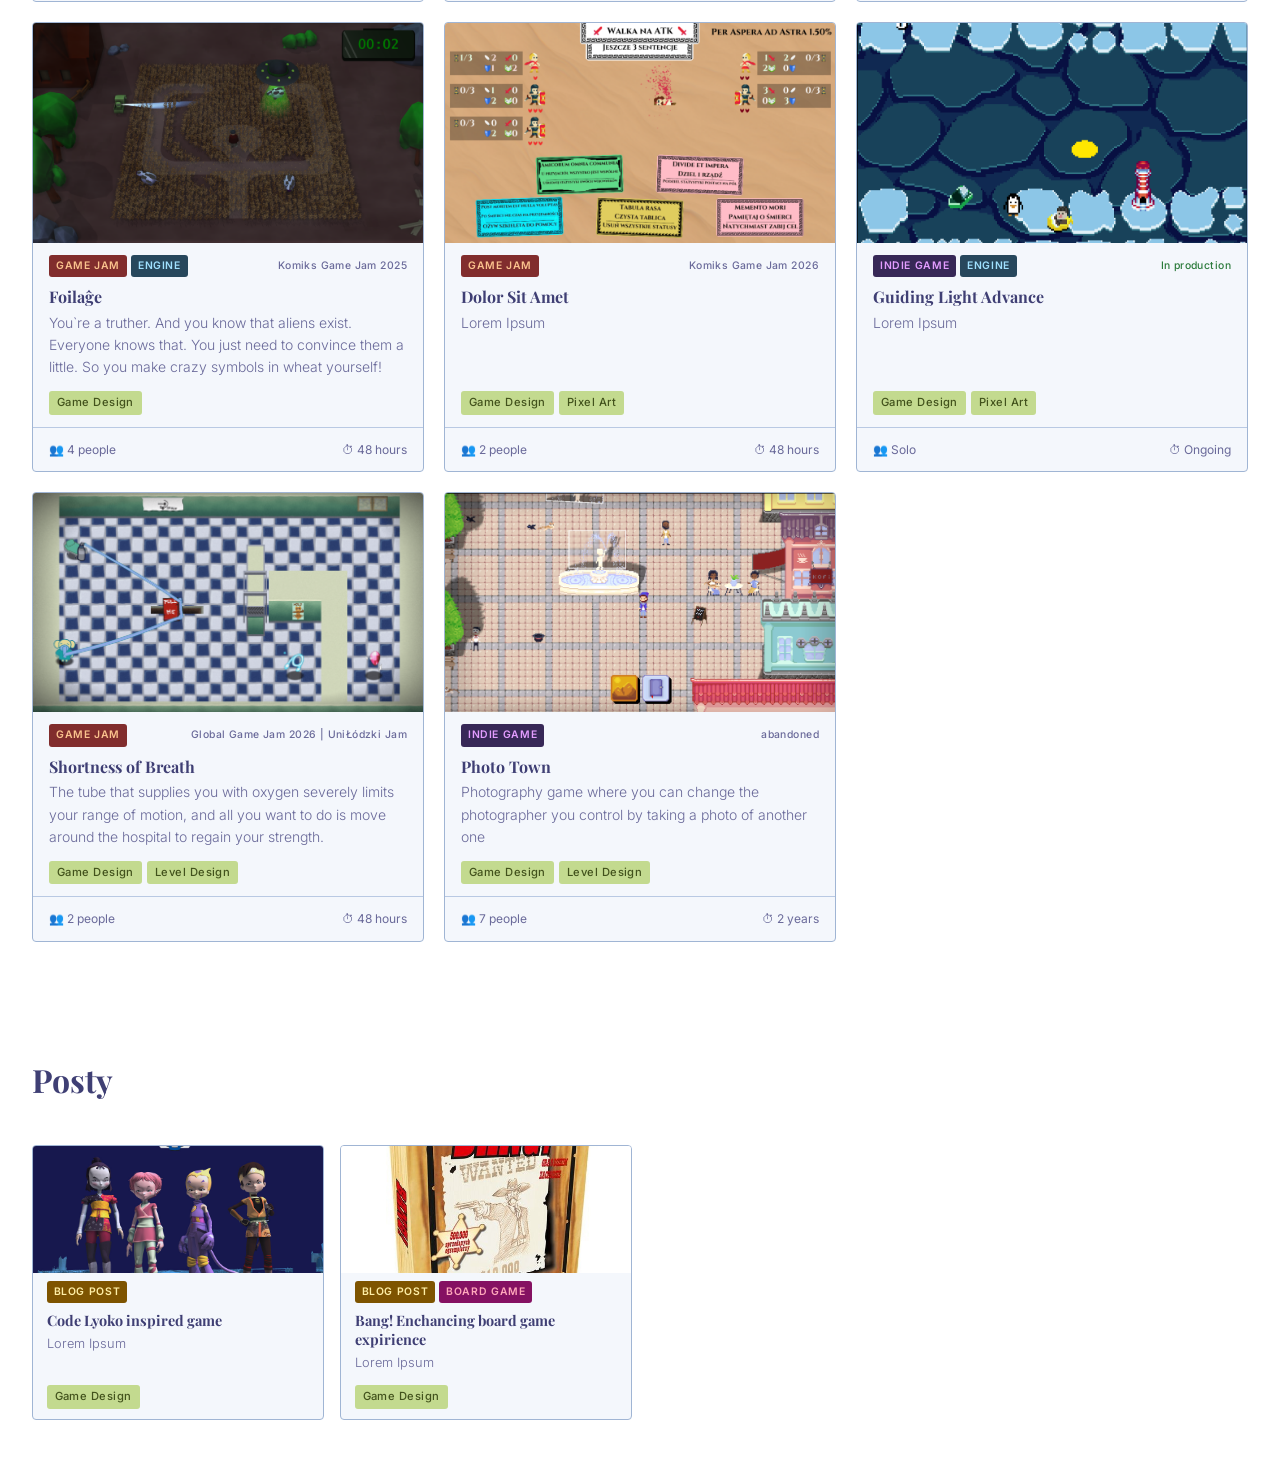
==== commit f305996c: "Projects: Add template for other games" ====
--- a/index.html
+++ b/index.html
@@ -160,7 +160,7 @@
     tags:   ['game-design'],
     people: 2,
     time:   'Ongoing',
-    link:   '/projekty/drugi',
+    link:   './projects/ricochet/ricochet.html',
   });
 
   addProject({
@@ -172,7 +172,7 @@
     tags:   ['game-design', 'gameplay-programming'],
     people: 5,
     time:   '4 months',
-    link:   '/projekty/drugi',
+    link:   './projects/honoratka/honoratka.html',
   });
 
   addProject({
@@ -220,7 +220,7 @@
     tags:   ['game-design', 'gameplay-programming', 'systems-programming'],
     people: 5,
     time:   '48 hours',
-    link:   '/projekty/drugi',
+    link:   './projects/tabUlaRasa/tabUlaRasa.html',
   });
 
   addProject({
@@ -232,7 +232,7 @@
     tags:   ['game-design', 'gameplay-programming', 'engine-programming', 'systems-programming'],
     people: 4,
     time:   '48 hours',
-    link:   '/projekty/drugi',
+    link:   './projects/foilage/foilage.html',
   });
 
   addProject({
@@ -244,7 +244,7 @@
     tags:   ['game-design', 'gameplay-programming', 'systems-programming', 'pixelart'],
     people: 2,
     time:   '48 hours',
-    link:   '/projekty/drugi',
+    link:   './projects/dolorSitAmet/dolorSitAmet.html',
   });
 
   addProject({
@@ -256,7 +256,7 @@
     tags:   ['game-design', 'gameplay-programming', 'systems-programming', 'engine-programming', 'pixelart'],
     people: 1,
     time:   'Ongoing',
-    link:   '/projekty/drugi',
+    link:   './projects/guidingLightAdvence/guidingLightAdvence.html',
   });
 
   addProject({
@@ -268,7 +268,7 @@
     tags:   ['game-design', 'level-design', 'gameplay-programming', 'systems-programming'],
     people: 2,
     time:   '48 hours',
-    link:   '/projekty/drugi',
+    link:   './projects/shortnessOfBreath/shortnessOfBreath.html',
   });
 
   addProject({
@@ -280,7 +280,7 @@
     tags:   ['game-design', 'level-design', 'gameplay-programming', 'systems-programming', 'art'],
     people: 7,
     time:   '2 years',
-    link:   '/projekty/drugi',
+    link:   './projects/photoTown/photoTown.html',
   });
 </script>
 
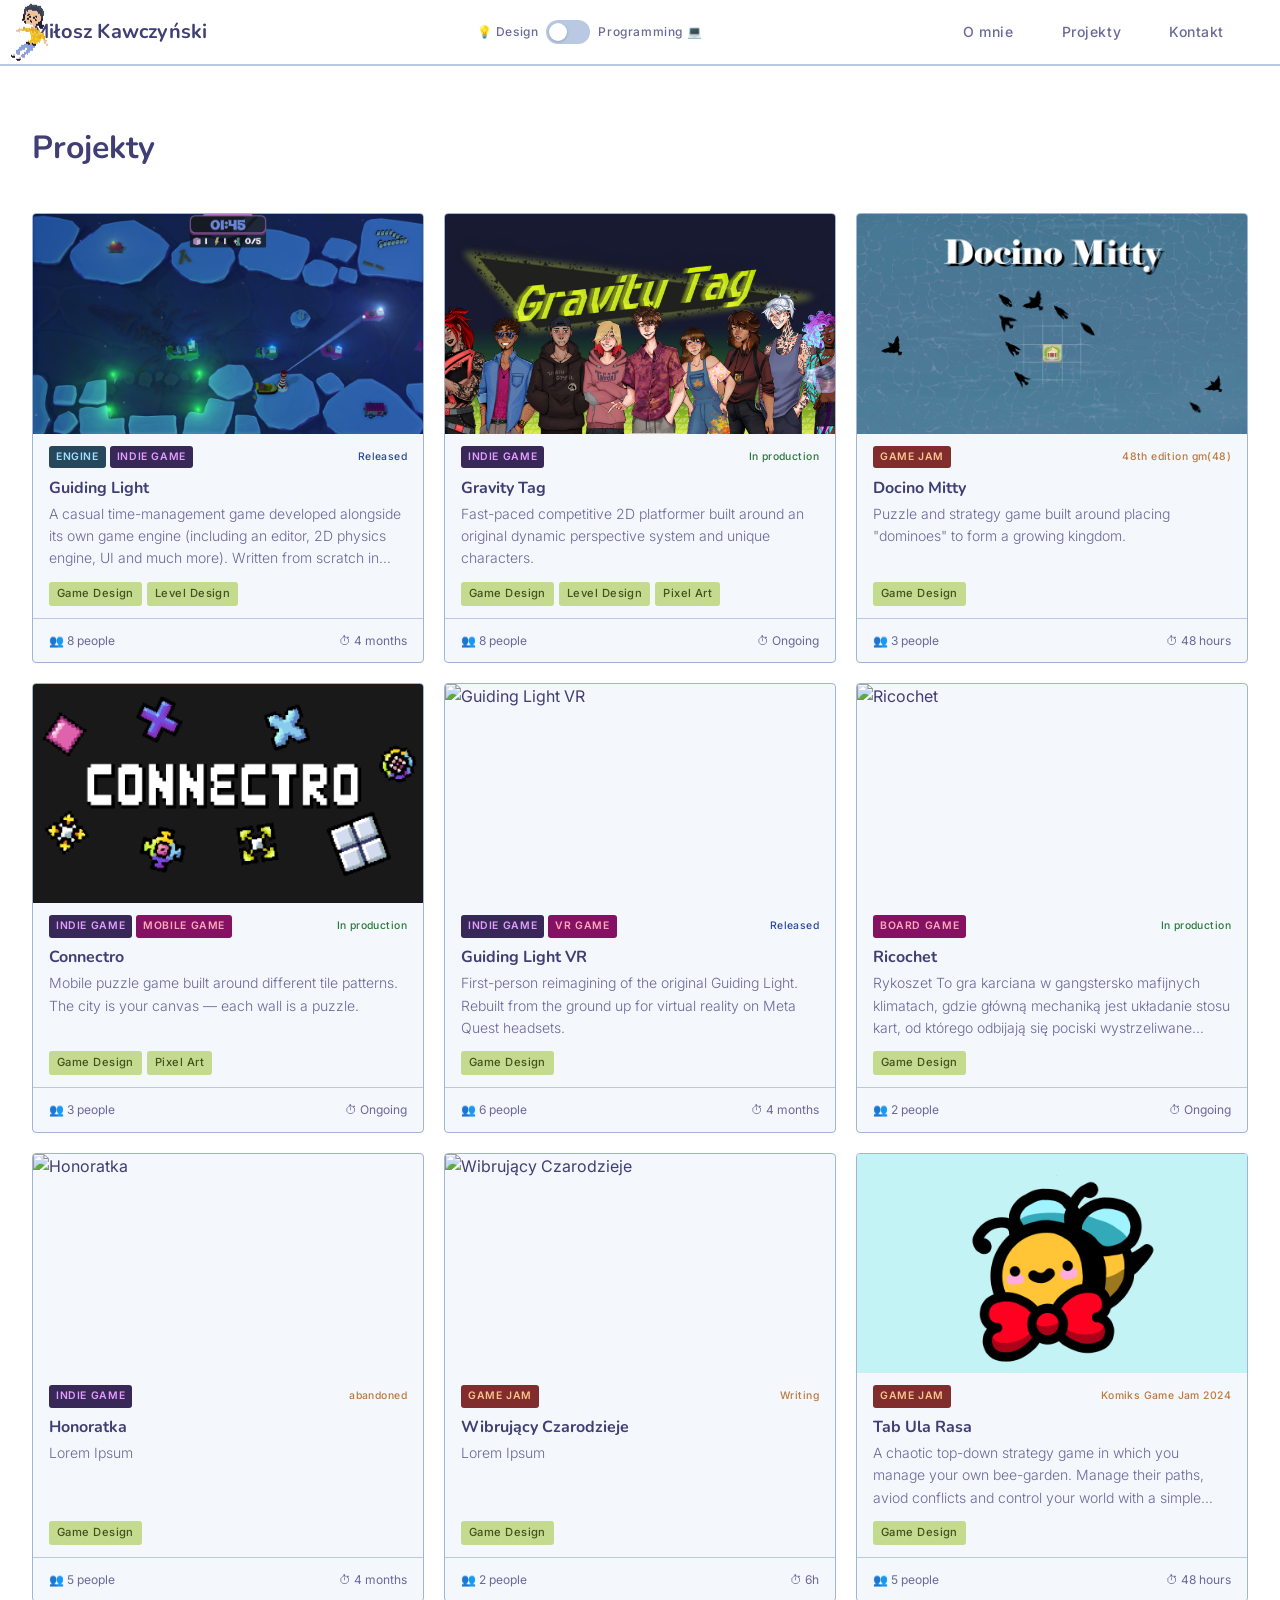
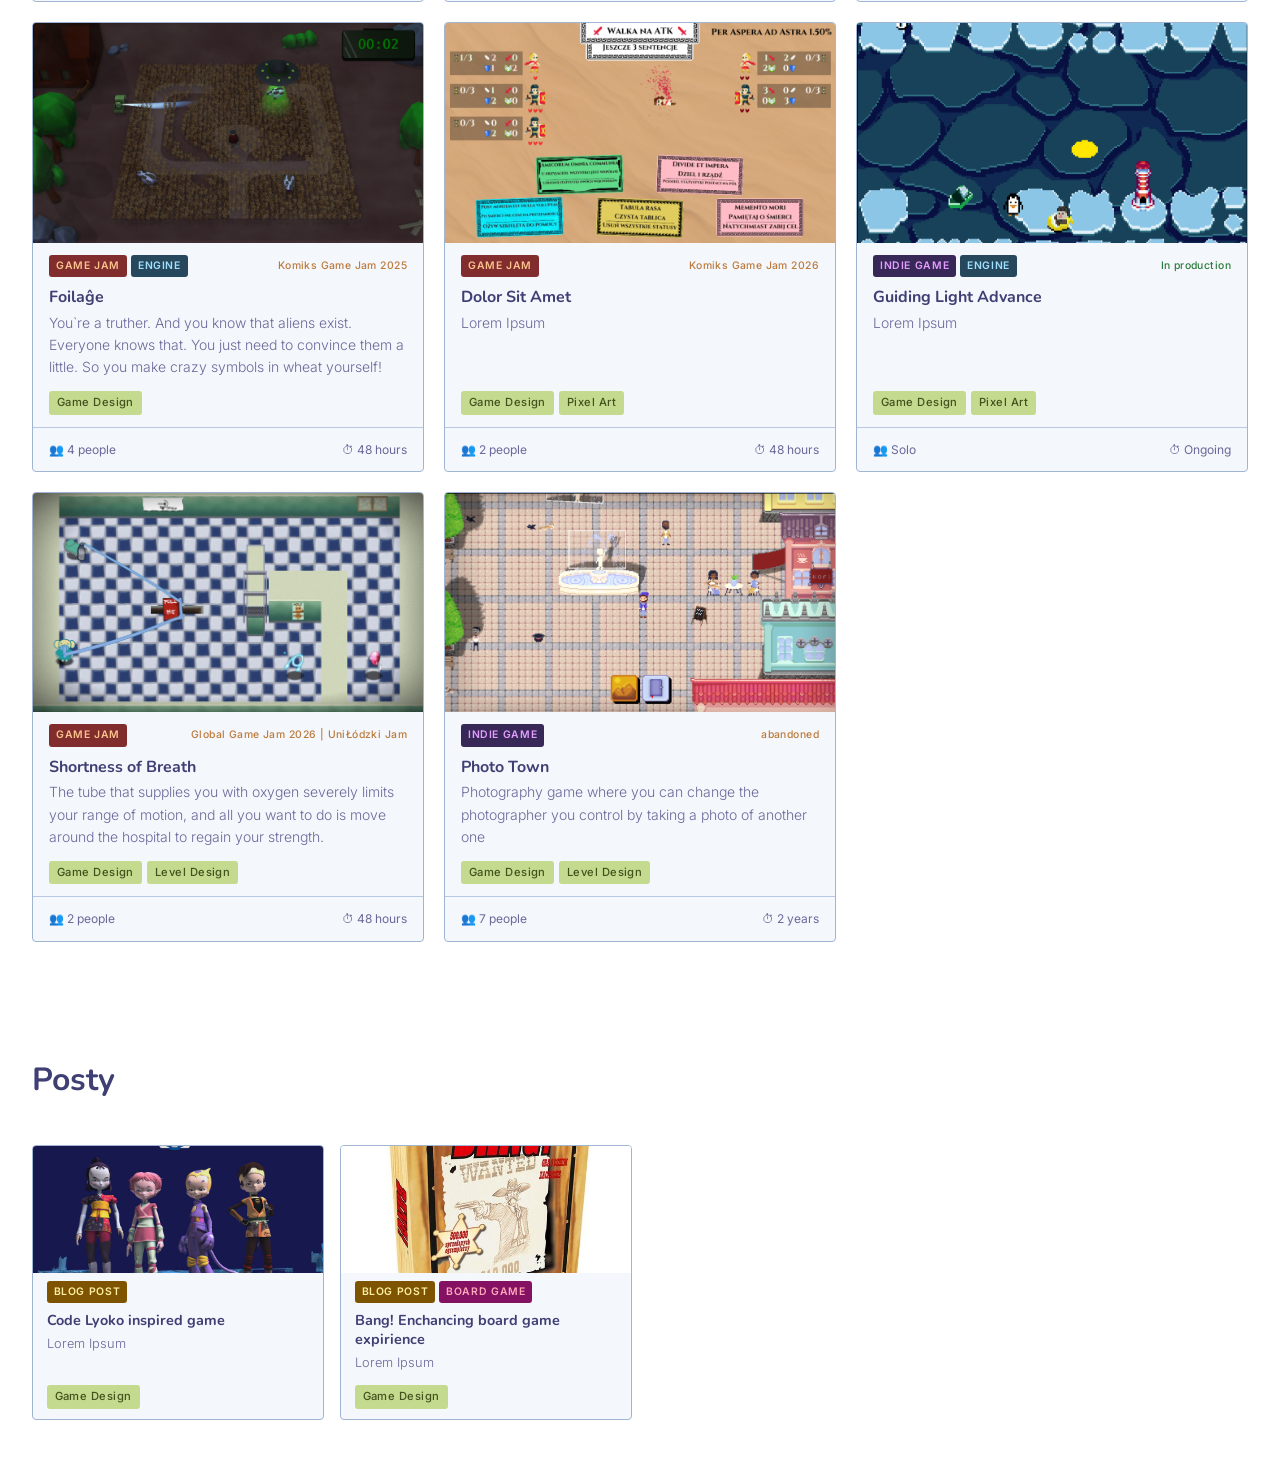
==== commit 6a964bc9: "Style: Change display font to nunito" ====
--- a/index.html
+++ b/index.html
@@ -6,7 +6,7 @@
   <title>Miłosz Kawczyński - Portfolio</title>
   <link rel="preconnect" href="https://fonts.googleapis.com" />
   <link rel="preconnect" href="https://fonts.gstatic.com" crossorigin />
-  <link href="https://fonts.googleapis.com/css2?family=Inter:wght@300;400;500;600&family=Playfair+Display:ital,wght@0,700;1,400&display=swap" rel="stylesheet" />
+  <link href="https://fonts.googleapis.com/css2?family=Inter:wght@300;400;500;600&family=Nunito:ital,wght@0,700;1,400&display=swap" rel="stylesheet" />
   <link rel="stylesheet" href="style.css" />
 </head>
 
--- a/style.css
+++ b/style.css
@@ -9,7 +9,7 @@
   --c-text-muted:   #6a6a9a;
   --c-accent:       var(--c-mid);
   --font-body:    'Inter', system-ui, sans-serif;
-  --font-display: 'Playfair Display', Georgia, serif;
+  --font-display: 'Nunito', Georgia, serif;
   --container-w:  1400px;
   --radius:       4px;
 }
@@ -356,7 +356,8 @@
 
 .card__event--in-production { color: #2a7a3a; }
 .card__event--released      { color: #2a4a9a; }
-.card__event--jam           { color: var(--c-text-muted); }
+.card__event--jam           { color: #bd7a3b; }
+.card__event--abandoned     { color: #b31e36; }
 
 /* Body */
 .card__body {
@@ -508,6 +509,7 @@
 body.mode--programming .card__thumb-placeholder { background: #2a2a4a; color: var(--c-mid); }
 body.mode--programming .card__event--in-production { color: #4aaa5a; }
 body.mode--programming .card__event--released      { color: #6a8aee; }
+body.mode--programming .card__event--abandoned     { color: #ee6a80; }
 
 body.mode--programming .btn--ghost          { color: var(--c-light); border-color: var(--c-light); }
 body.mode--programming .footer              { border-top-color: #2a2a4a; color: #8888aa; }
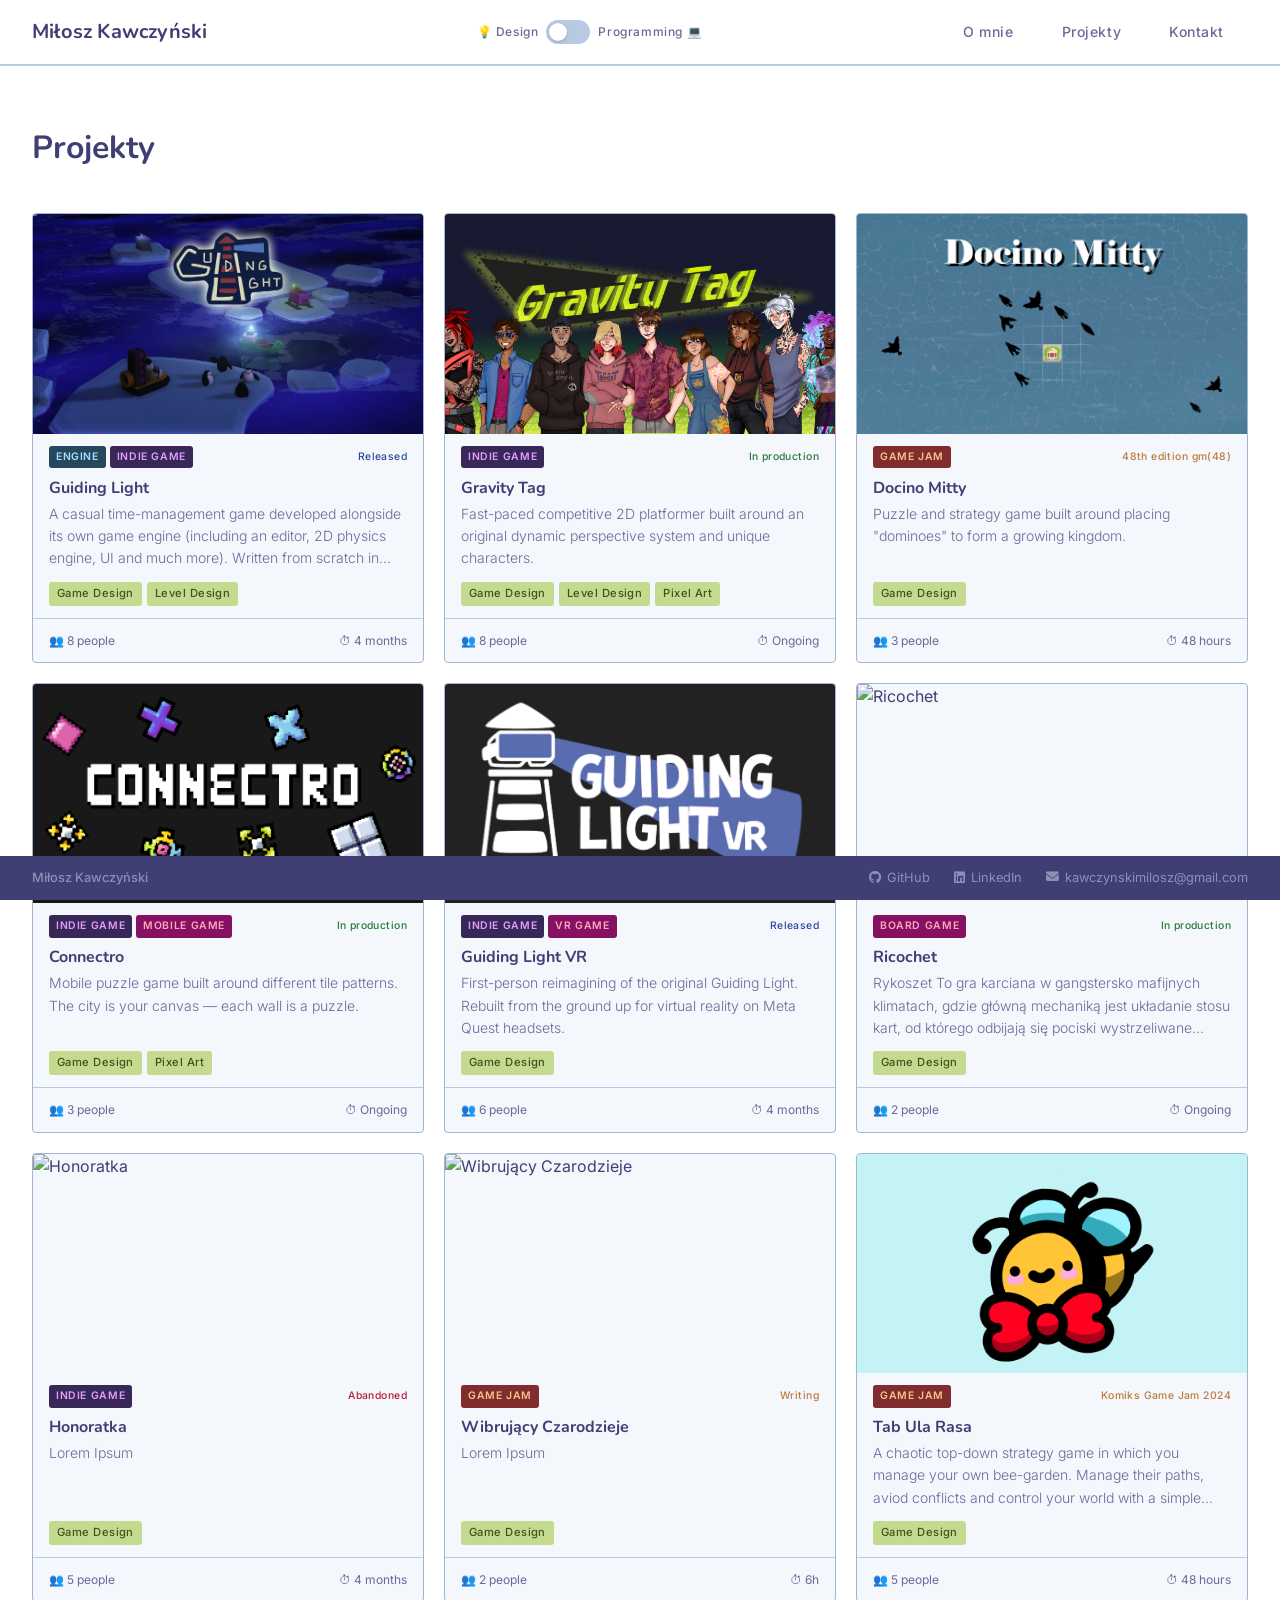
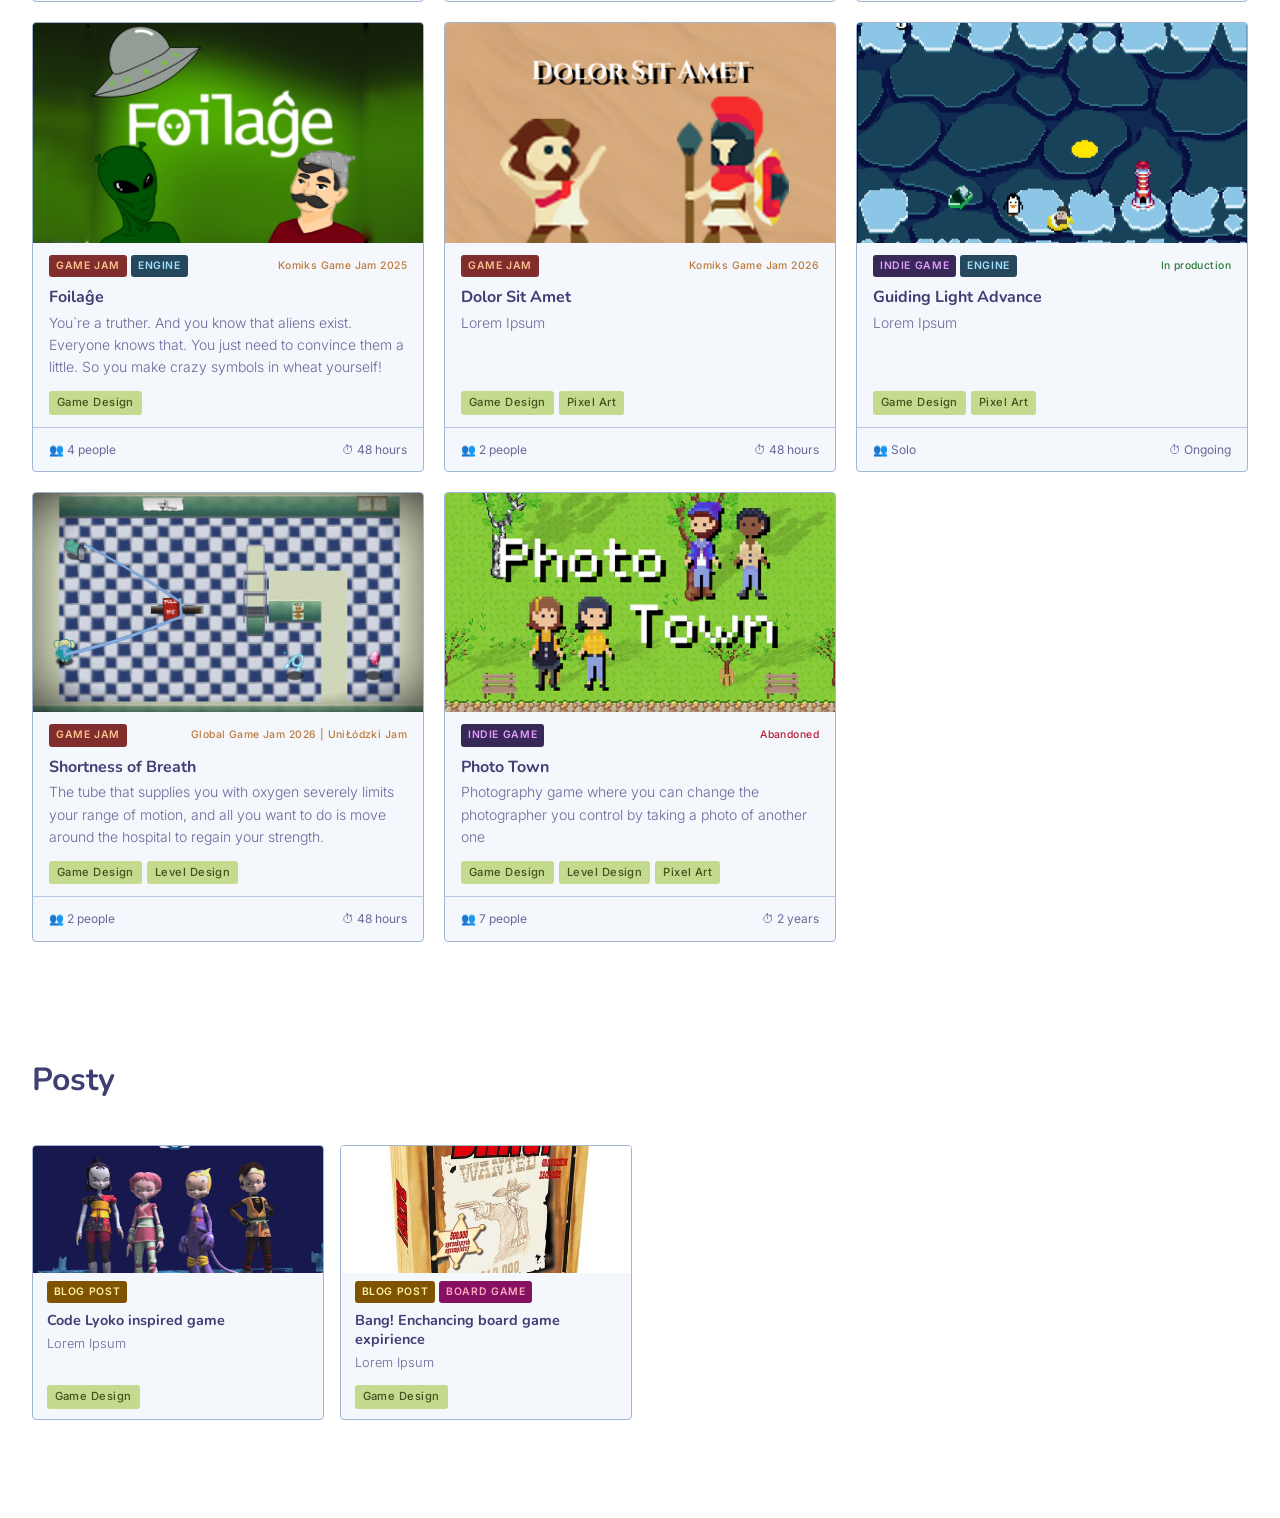
==== commit 0b787817: "Index: Add image reel on hovered project" ====
--- a/index.html
+++ b/index.html
@@ -7,6 +7,7 @@
   <link rel="preconnect" href="https://fonts.googleapis.com" />
   <link rel="preconnect" href="https://fonts.gstatic.com" crossorigin />
   <link href="https://fonts.googleapis.com/css2?family=Inter:wght@300;400;500;600&family=Nunito:ital,wght@0,700;1,400&display=swap" rel="stylesheet" />
+  <link rel="stylesheet" href="https://cdnjs.cloudflare.com/ajax/libs/font-awesome/6.5.0/css/all.min.css" />
   <link rel="stylesheet" href="style.css" />
 </head>
 
@@ -93,11 +94,12 @@
 
   addProject({
     name:   'Guiding Light',
-    image:  'games/guidingLight.png',
+    cover:  'games/guidingLight.png',
+    images: ['./projects/guidingLight/guidingLight1.png', './projects/guidingLight/guidingLight2.png', './projects/guidingLight/guidingLight3.png'],
     desc:   'A casual time-management game developed alongside its own game engine (including an editor, 2D physics engine, UI and much more). Written from scratch in modern C++ and DirectX 11.',
     types:  ['engine', 'indie-game'],
     event:  'released',
-    tags:   ['game-design', 'level-design', 'gameplay-programming', 'engine-programming', 'systems-programming'],
+    tags:   ['engine-programming', 'systems-programming', 'gameplay-programming', 'game-design', 'level-design'],
     people: 8,
     time:   '4 months',
     link:   './projects/guidingLight/guidingLight.html',
@@ -105,11 +107,12 @@
 
   addProject({
     name:   'Gravity Tag',
-    image:  'games/gravityTag.png',
+    cover:  'games/gravityTag.png',
+    images: ['./projects/gravityTag/gravityTag1.png', './projects/gravityTag/gravityTag2.png', './projects/gravityTag/gravityTag3.png', './projects/gravityTag/gravityTag4.png', './projects/gravityTag/gravityTag6.png'],
     desc:   'Fast-paced competitive 2D platformer built around an original dynamic perspective system and unique characters.',
     types:  ['indie-game'],
     event:  'in-production',
-    tags:   ['game-design', 'level-design', 'pixelart', 'gameplay-programming', 'systems-programming'],
+    tags:   ['systems-programming', 'gameplay-programming', 'game-design', 'level-design', 'pixelart'],
     people: 8,
     time:   'Ongoing',
     link:   './projects/gravityTag/gravityTag.html',
@@ -117,11 +120,12 @@
 
   addProject({
     name:   'Docino Mitty',
-    image:  'games/docinoMitty.png',
+    cover:  'games/docinoMitty.png',
+    images: ['./projects/docinoMitty/docinoMitty1.png', './projects/docinoMitty/docinoMitty2.png', './projects/docinoMitty/docinoMitty3.png', './projects/docinoMitty/docinoMitty4.png'],
     desc:   'Puzzle and strategy game built around placing "dominoes" to form a growing kingdom.',
     types:  ['game-jam'],
     event:  '48th edition gm(48)',
-    tags:   ['game-design', 'gameplay-programming', 'systems-programming'],
+    tags:   ['systems-programming', 'gameplay-programming', 'game-design'],
     people: 3,
     time:   '48 hours',
     link:   './projects/docinoMitty/docinoMitty.html',
@@ -129,11 +133,12 @@
 
   addProject({
     name:   'Connectro',
-    image:  'games/connectro.png',
+    cover:  'games/connectro.png',
+    images: ['./projects/connectro/connectro1.png', './projects/connectro/connectro2.png', './projects/connectro/connectro3.png'],
     desc:   'Mobile puzzle game built around different tile patterns. The city is your canvas — each wall is a puzzle.',
     types:  ['indie-game', 'mobile-game'],
     event:  'in-production',
-    tags:   ['game-design', 'gameplay-programming', 'systems-programming', 'pixelart'],
+    tags:   ['systems-programming', 'gameplay-programming', 'game-design', 'pixelart'],
     people: 3,
     time:   'Ongoing',
     link:   './projects/connectro/connectro.html',
@@ -141,7 +146,8 @@
 
   addProject({
     name:   'Guiding Light VR',
-    image:  'games/guidingLightVR.png',
+    cover:  'games/guidingLightVR.png',
+    images: ['./projects/guidingLightVR/guidingLightVR1.png'],
     desc:   'First-person reimagining of the original Guiding Light. Rebuilt from the ground up for virtual reality on Meta Quest headsets.',
     types:  ['indie-game', 'vr-game'],
     event:  'released',
@@ -153,7 +159,8 @@
 
   addProject({
     name:   'Ricochet',
-    image:  'games/ricochet.png',
+    cover:  'games/ricochet.png',
+    images: ['./projects/ricochet/ricochet1.png', './projects/ricochet/ricochet2.png', './projects/ricochet/ricochet3.png', './projects/ricochet/ricochet4.png'],
     desc:   'Rykoszet To gra karciana w gangstersko mafijnych klimatach, gdzie główną mechaniką jest układanie stosu kart, od którego odbijają się pociski wystrzeliwane podczas rozgrywki.',
     types:  ['board-game'],
     event:  'in-production',
@@ -165,11 +172,12 @@
 
   addProject({
     name:   'Honoratka',
-    image:  'games/honoratka.png',
+    cover:  'games/honoratka.png',
+    images: [],
     desc:   'Lorem Ipsum',
     types:  ['indie-game'],
     event:  'abandoned',
-    tags:   ['game-design', 'gameplay-programming'],
+    tags:   ['gameplay-programming', 'game-design'],
     people: 5,
     time:   '4 months',
     link:   './projects/honoratka/honoratka.html',
@@ -177,7 +185,8 @@
 
   addProject({
     name:   'Code Lyoko inspired game',
-    image:  'games/codeLyoko.png',
+    cover:  'games/codeLyoko.png',
+    images: [],
     desc:   'Lorem Ipsum',
     types:  ['blog-post'],
     event:  'Writing',
@@ -189,7 +198,8 @@
 
   addProject({
     name:   'Bang! Enchancing board game expirience',
-    image:  'games/bang.png',
+    cover:  'games/bang.png',
+    images: [],
     desc:   'Lorem Ipsum',
     types:  ['blog-post', 'board-game'],
     event:  'Writing',
@@ -201,7 +211,8 @@
 
   addProject({
     name:   'Wibrujący Czarodzieje',
-    image:  'games/wibrującyCzarodzieje.png',
+    cover:  'games/wibrującyCzarodzieje.png',
+    images: [],
     desc:   'Lorem Ipsum',
     types:  ['game-jam'],
     event:  'Writing',
@@ -213,11 +224,12 @@
 
   addProject({
     name:   'Tab Ula Rasa',
-    image:  'games/tabUlaRasa.png',
+    cover:  'games/tabUlaRasa.png',
+    images: ['./projects/tabUlaRasa/tabUlaRasa1.png', './projects/tabUlaRasa/tabUlaRasa2.png', './projects/tabUlaRasa/tabUlaRasa3.png'],
     desc:   'A chaotic top-down strategy game in which you manage your own bee-garden. Manage their paths, aviod conflicts and control your world with a simple click of a Tab.',
     types:  ['game-jam'],
     event:  'Komiks Game Jam 2024',
-    tags:   ['game-design', 'gameplay-programming', 'systems-programming'],
+    tags:   ['systems-programming', 'gameplay-programming', 'game-design'],
     people: 5,
     time:   '48 hours',
     link:   './projects/tabUlaRasa/tabUlaRasa.html',
@@ -225,11 +237,12 @@
 
   addProject({
     name:   'Foilaĝe',
-    image:  'games/foilage.png',
+    cover:  'games/foilage.png',
+    images: ['./projects/foilage/foilage1.png', './projects/foilage/foilage2.png', './projects/foilage/foilage3.png', './projects/foilage/foilage4.png'],
     desc:   'You`re a truther. And you know that aliens exist. Everyone knows that. You just need to convince them a little. So you make crazy symbols in wheat yourself!',
     types:  ['game-jam', 'engine'],
     event:  'Komiks Game Jam 2025',
-    tags:   ['game-design', 'gameplay-programming', 'engine-programming', 'systems-programming'],
+    tags:   ['engine-programming', 'systems-programming', 'gameplay-programming', 'game-design'],
     people: 4,
     time:   '48 hours',
     link:   './projects/foilage/foilage.html',
@@ -237,11 +250,12 @@
 
   addProject({
     name:   'Dolor Sit Amet',
-    image:  'games/dolorSitAmet.png',
+    cover:  'games/dolorSitAmet.png',
+    images: ['./projects/dolorSitAmet/dolorSitAmet1.png', './projects/dolorSitAmet/dolorSitAmet2.png', './projects/dolorSitAmet/dolorSitAmet3.png'],
     desc:   'Lorem Ipsum',
     types:  ['game-jam'],
     event:  'Komiks Game Jam 2026',
-    tags:   ['game-design', 'gameplay-programming', 'systems-programming', 'pixelart'],
+    tags:   ['systems-programming', 'gameplay-programming', 'game-design', 'pixelart'],
     people: 2,
     time:   '48 hours',
     link:   './projects/dolorSitAmet/dolorSitAmet.html',
@@ -249,11 +263,12 @@
 
   addProject({
     name:   'Guiding Light Advance',
-    image:  'games/guidingLightAdvance.png',
+    cover:  'games/guidingLightAdvance.png',
+    images: [],
     desc:   'Lorem Ipsum',
     types:  ['indie-game', 'engine'],
     event:  'in-production',
-    tags:   ['game-design', 'gameplay-programming', 'systems-programming', 'engine-programming', 'pixelart'],
+    tags:   ['engine-programming', 'systems-programming', 'gameplay-programming', 'game-design', 'pixelart'],
     people: 1,
     time:   'Ongoing',
     link:   './projects/guidingLightAdvence/guidingLightAdvence.html',
@@ -261,11 +276,12 @@
 
   addProject({
     name:   'Shortness of Breath',
-    image:  'games/shortnessOfBreath.png',
+    cover:  'games/shortnessOfBreath.png',
+    images: ['./projects/shortnessOfBreath/shortnessOfBreath1.png', './projects/shortnessOfBreath/shortnessOfBreath2.png', './projects/dolorSitAmet/shortnessOfBreath3.png'],
     desc:   'The tube that supplies you with oxygen severely limits your range of motion, and all you want to do is move around the hospital to regain your strength.',
     types:  ['game-jam'],
     event:  'Global Game Jam 2026 | UniŁódzki Jam',
-    tags:   ['game-design', 'level-design', 'gameplay-programming', 'systems-programming'],
+    tags:   ['systems-programming', 'gameplay-programming', 'game-design', 'level-design'],
     people: 2,
     time:   '48 hours',
     link:   './projects/shortnessOfBreath/shortnessOfBreath.html',
@@ -273,11 +289,12 @@
 
   addProject({
     name:   'Photo Town',
-    image:  'games/photoTown.png',
+    cover:  'games/photoTown.png',
+    images: ['./projects/photoTown/photoTown1.png', './projects/photoTown/photoTown2.png', './projects/photoTown/photoTown3.png', './projects/photoTown/photoTown4.png', './projects/photoTown/photoTown5.png'],
     desc:   'Photography game where you can change the photographer you control by taking a photo of another one',
     types:  ['indie-game'],
     event:  'abandoned',
-    tags:   ['game-design', 'level-design', 'gameplay-programming', 'systems-programming', 'art'],
+    tags:   ['systems-programming', 'gameplay-programming', 'game-design', 'level-design', 'pixelart'],
     people: 7,
     time:   '2 years',
     link:   './projects/photoTown/photoTown.html',
--- a/style.css
+++ b/style.css
@@ -25,6 +25,7 @@
   font-weight: 400;
   overflow-x: hidden;
   transition: background 0.4s ease, color 0.4s ease;
+  padding-bottom: 42px;
 }
 img, video { display: block; max-width: 100%; height: auto; }
 a { color: inherit; text-decoration: none; }
@@ -465,15 +466,46 @@
 }
 
 .footer {
+  position: fixed;
+  bottom: 0;
+  left: 0;
+  right: 0;
+  z-index: 50;
   background: var(--c-dark);
-  border-top: 1px solid rgba(185, 201, 227, 0.15);
-  padding: 1.25rem 0;
-  text-align: center;
-  font-size: 0.75rem;
-  color: rgba(185, 201, 227, 0.5);
-  letter-spacing: 0.05em;
-  transition: border-color 0.4s ease, color 0.4s ease;
-}
+  padding: 0.75rem 0;
+  font-size: 0.8rem;
+}
+
+.footer__inner {
+  display: flex;
+  align-items: center;
+  justify-content: space-between;
+}
+
+.footer__name {
+  color: rgba(185, 201, 227, 0.6);
+  font-weight: 500;
+}
+
+.footer__links {
+  display: flex;
+  gap: 1.5rem;
+}
+
+.footer__link {
+  color: rgba(185, 201, 227, 0.6);
+  display: flex;
+  align-items: center;
+  gap: 6px;
+  transition: color 0.2s;
+}
+
+.footer__link:hover { color: var(--c-light); }
+
+body.mode--programming .footer             { background: #2a2a4a; }
+body.mode--programming .footer__name       { color: #b9c9e3; }
+body.mode--programming .footer__link       { color: #b9c9e3; }
+body.mode--programming .footer__link:hover { color: #ffffff; }
 
 body.mode--programming {
   --c-bg:        #0f0f1a;
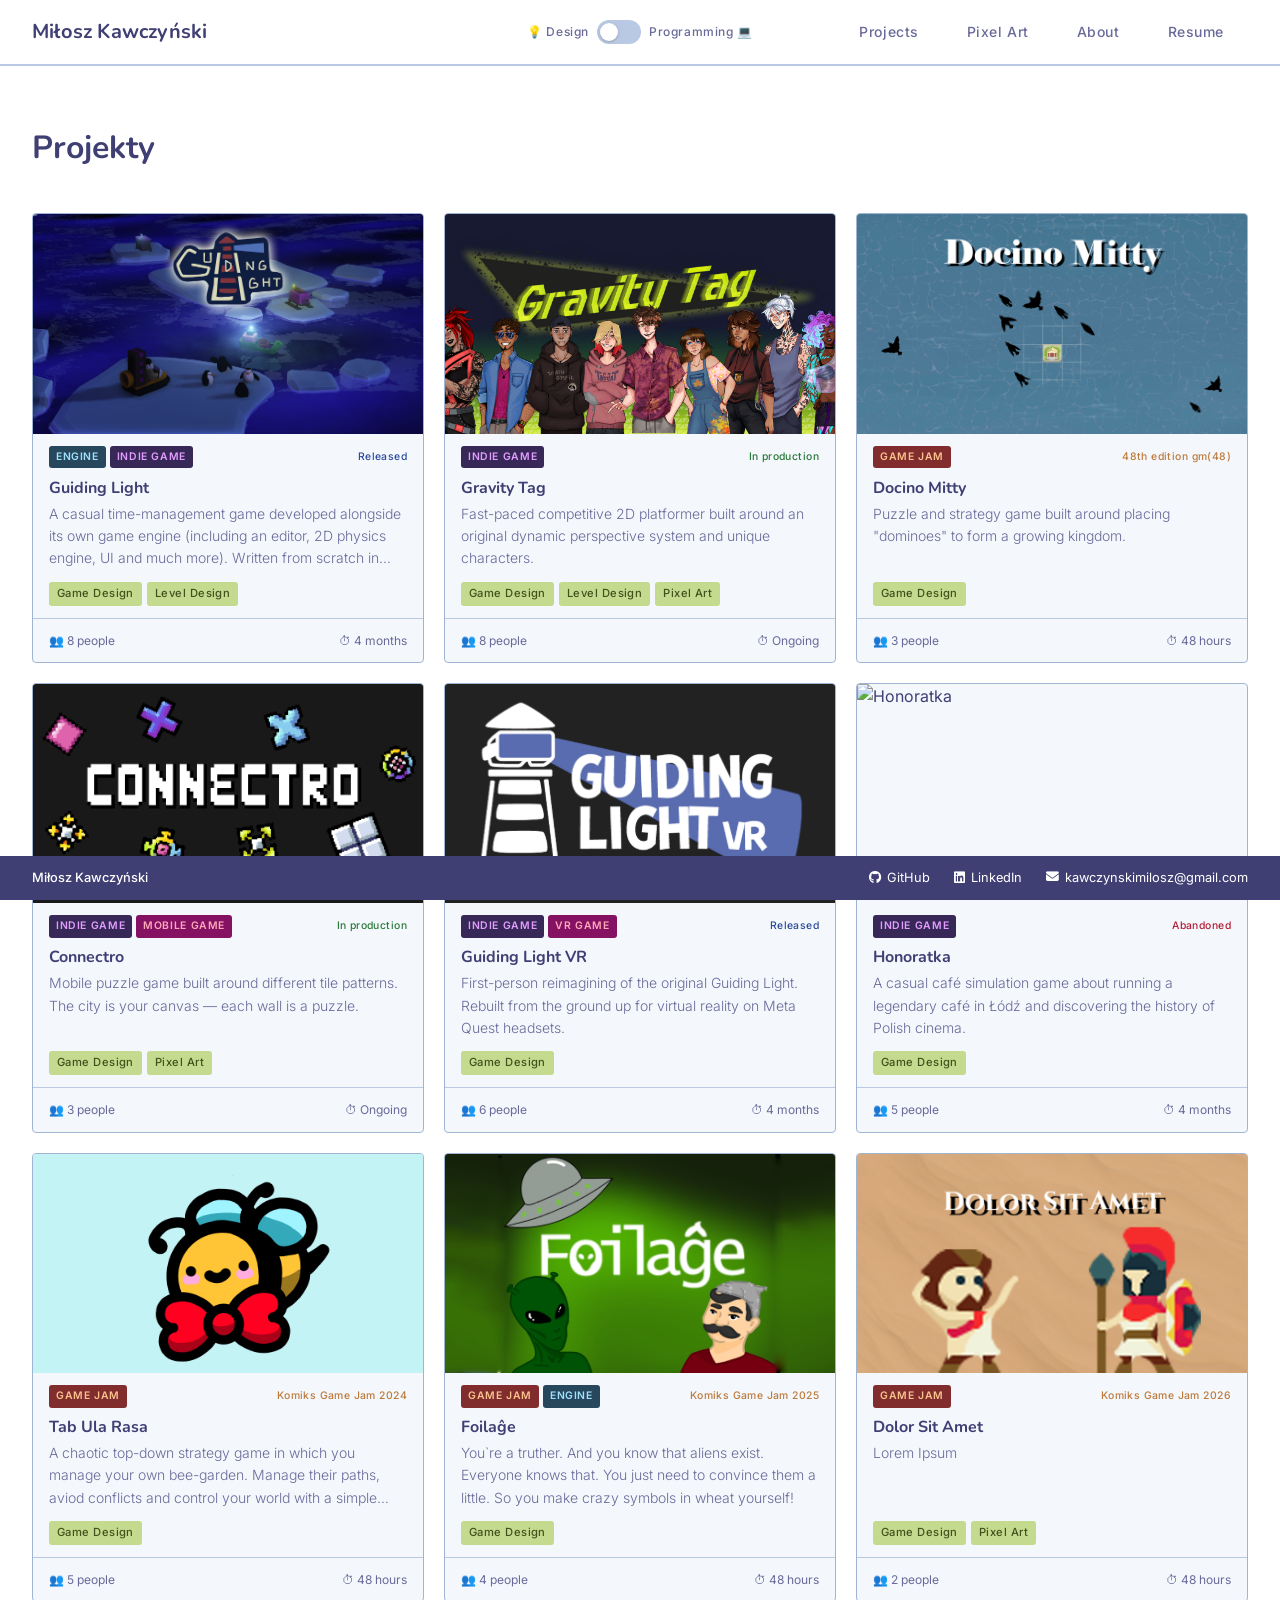
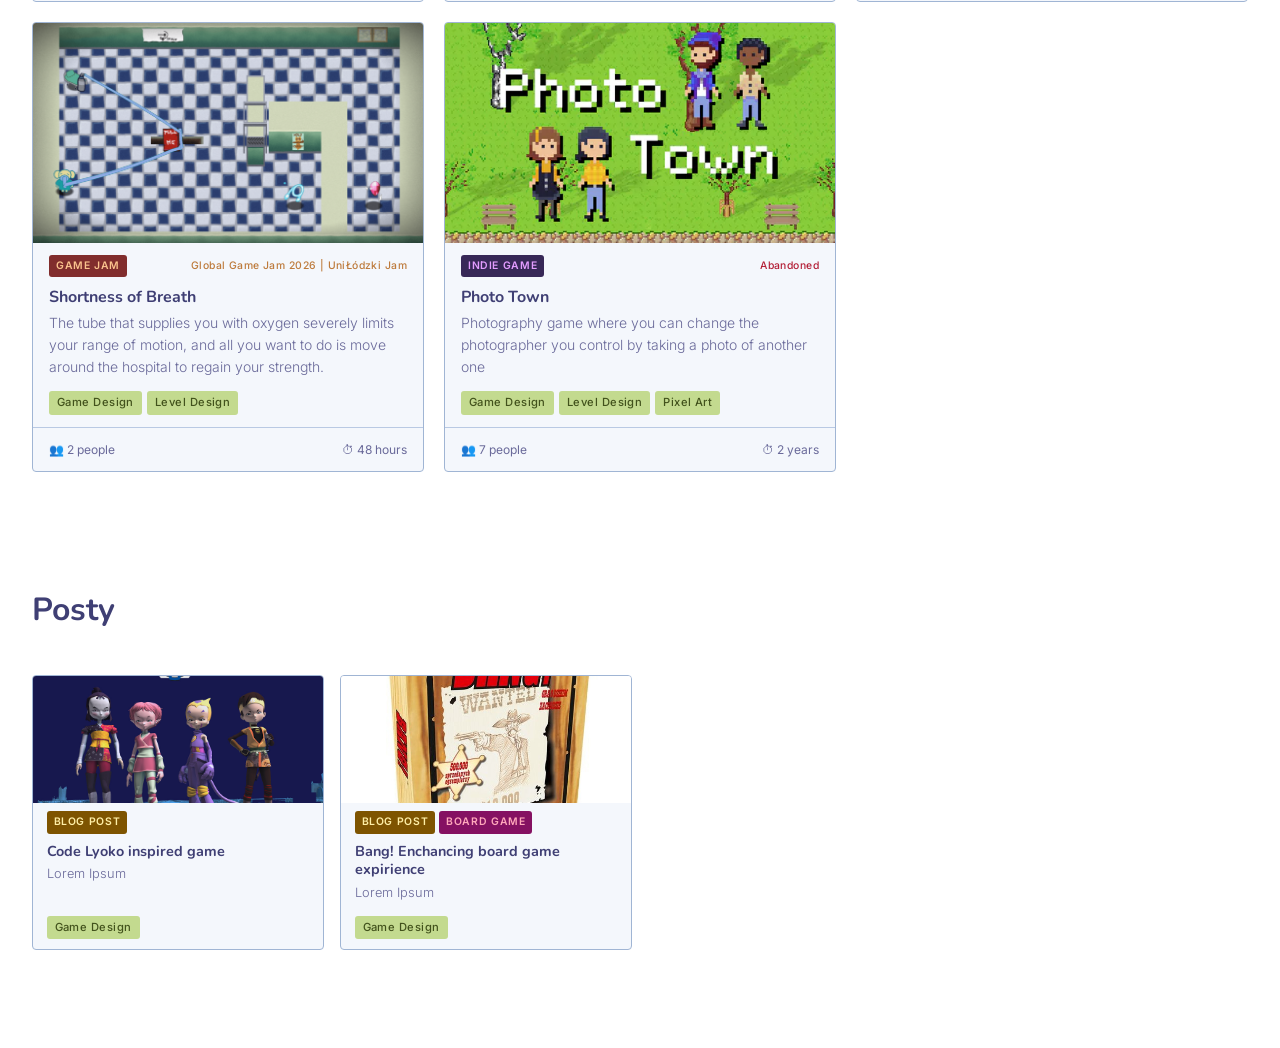
==== commit b25bb03b: "Honoratka: Add honoratka project" ====
--- a/index.html
+++ b/index.html
@@ -157,24 +157,24 @@
     link:   './projects/guidingLightVR/guidingLightVR.html',
   });
 
-  addProject({
-    name:   'Ricochet',
-    cover:  'games/ricochet.png',
-    images: ['./projects/ricochet/ricochet1.png', './projects/ricochet/ricochet2.png', './projects/ricochet/ricochet3.png', './projects/ricochet/ricochet4.png'],
-    desc:   'Rykoszet To gra karciana w gangstersko mafijnych klimatach, gdzie główną mechaniką jest układanie stosu kart, od którego odbijają się pociski wystrzeliwane podczas rozgrywki.',
-    types:  ['board-game'],
-    event:  'in-production',
-    tags:   ['game-design'],
-    people: 2,
-    time:   'Ongoing',
-    link:   './projects/ricochet/ricochet.html',
-  });
+  // addProject({
+  //   name:   'Ricochet',
+  //   cover:  'games/ricochet.png',
+  //   images: ['./projects/ricochet/ricochet1.png', './projects/ricochet/ricochet2.png', './projects/ricochet/ricochet3.png', './projects/ricochet/ricochet4.png'],
+  //   desc:   'Rykoszet To gra karciana w gangstersko mafijnych klimatach, gdzie główną mechaniką jest układanie stosu kart, od którego odbijają się pociski wystrzeliwane podczas rozgrywki.',
+  //   types:  ['board-game'],
+  //   event:  'in-production',
+  //   tags:   ['game-design'],
+  //   people: 2,
+  //   time:   'Ongoing',
+  //   link:   './projects/ricochet/ricochet.html',
+  // });
 
   addProject({
     name:   'Honoratka',
     cover:  'games/honoratka.png',
-    images: [],
-    desc:   'Lorem Ipsum',
+    images: ['./projects/honoratka/honoratka2.png'],
+    desc:   'A casual café simulation game about running a legendary café in Łódź and discovering the history of Polish cinema.',
     types:  ['indie-game'],
     event:  'abandoned',
     tags:   ['gameplay-programming', 'game-design'],
@@ -209,18 +209,18 @@
     link:   '/projekty/drugi',
   });
 
-  addProject({
-    name:   'Wibrujący Czarodzieje',
-    cover:  'games/wibrującyCzarodzieje.png',
-    images: [],
-    desc:   'Lorem Ipsum',
-    types:  ['game-jam'],
-    event:  'Writing',
-    tags:   ['game-design'],
-    people: 2,
-    time:   '6h',
-    link:   '/projekty/drugi',
-  });
+  // addProject({
+  //   name:   'Wibrujący Czarodzieje',
+  //   cover:  'games/wibrującyCzarodzieje.png',
+  //   images: [],
+  //   desc:   'Lorem Ipsum',
+  //   types:  ['game-jam'],
+  //   event:  'Writing',
+  //   tags:   ['game-design'],
+  //   people: 2,
+  //   time:   '6h',
+  //   link:   '/projekty/drugi',
+  // });
 
   addProject({
     name:   'Tab Ula Rasa',
@@ -261,18 +261,18 @@
     link:   './projects/dolorSitAmet/dolorSitAmet.html',
   });
 
-  addProject({
-    name:   'Guiding Light Advance',
-    cover:  'games/guidingLightAdvance.png',
-    images: [],
-    desc:   'Lorem Ipsum',
-    types:  ['indie-game', 'engine'],
-    event:  'in-production',
-    tags:   ['engine-programming', 'systems-programming', 'gameplay-programming', 'game-design', 'pixelart'],
-    people: 1,
-    time:   'Ongoing',
-    link:   './projects/guidingLightAdvence/guidingLightAdvence.html',
-  });
+  // addProject({
+  //   name:   'Guiding Light Advance',
+  //   cover:  'games/guidingLightAdvance.png',
+  //   images: [],
+  //   desc:   'Lorem Ipsum',
+  //   types:  ['indie-game', 'engine'],
+  //   event:  'in-production',
+  //   tags:   ['engine-programming', 'systems-programming', 'gameplay-programming', 'game-design', 'pixelart'],
+  //   people: 1,
+  //   time:   'Ongoing',
+  //   link:   './projects/guidingLightAdvence/guidingLightAdvence.html',
+  // });
 
   addProject({
     name:   'Shortness of Breath',
--- a/style.css
+++ b/style.css
@@ -1,598 +1,591 @@
-:root {
-  --c-white:        #ffffff;
-  --c-light:        #b9c9e3;
-  --c-mid:          #5879b4;
-  --c-dark:         #3f3f74;
-  --c-bg:           var(--c-white);
-  --c-surface:      #f4f7fc;
-  --c-text:         var(--c-dark);
-  --c-text-muted:   #6a6a9a;
-  --c-accent:       var(--c-mid);
-  --font-body:    'Inter', system-ui, sans-serif;
-  --font-display: 'Nunito', Georgia, serif;
-  --container-w:  1400px;
-  --radius:       4px;
-}
-
-*, *::before, *::after { box-sizing: border-box; margin: 0; padding: 0; }
-html { scroll-behavior: smooth; }
-body {
-  background: var(--c-bg);
-  color: var(--c-text);
-  font-family: var(--font-body);
-  font-size: 1rem;
-  line-height: 1.6;
-  font-weight: 400;
-  overflow-x: hidden;
-  transition: background 0.4s ease, color 0.4s ease;
-  padding-bottom: 42px;
-}
-img, video { display: block; max-width: 100%; height: auto; }
-a { color: inherit; text-decoration: none; }
-
-.container {
-  max-width: var(--container-w);
-  margin: 0 auto;
-  padding: 0 2rem;
-}
-
-.header {
-  position: sticky;
-  top: 0;
-  z-index: 100;
-  background: var(--c-white);
-  border-bottom: 2px solid var(--c-light);
-  transition: background 0.4s ease, border-color 0.4s ease;
-}
-
-.nav {
-  display: flex;
-  align-items: center;
-  justify-content: space-between;
-  height: 64px;
-}
-
-.nav__logo {
-  font-family: var(--font-display);
-  font-size: 1.25rem;
-  font-weight: 700;
-  color: var(--c-dark);
-  letter-spacing: 0.01em;
-  transition: color 0.4s ease;
-}
-
-.tabs {
-  display: flex;
-  height: 100%;
-}
-
-.tab {
-  display: flex;
-  align-items: center;
-  padding: 0 1.5rem;
-  font-size: 0.875rem;
-  font-weight: 500;
-  letter-spacing: 0.04em;
-  color: var(--c-text-muted);
-  border-bottom: 3px solid transparent;
-  height: 100%;
-  position: relative;
-  top: 2px;
-  transition: color 0.2s, border-color 0.2s;
-}
-
-.tab:hover { color: var(--c-accent); }
-
-.tab--active {
-  color: var(--c-dark);
-  border-bottom-color: var(--c-mid);
-}
-
-.mode-toggle {
-  display: flex;
-  align-items: center;
-  gap: 8px;
+  :root {
+    --c-white:        #ffffff;
+    --c-light:        #b9c9e3;
+    --c-mid:          #5879b4;
+    --c-dark:         #3f3f74;
+    --c-bg:           var(--c-white);
+    --c-surface:      #f4f7fc;
+    --c-text:         var(--c-dark);
+    --c-text-muted:   #6a6a9a;
+    --c-accent:       var(--c-mid);
+    --font-body:      'Inter', system-ui, sans-serif;
+    --font-display:   'Nunito', Georgia, serif;
+    --container-w:    1400px;
+    --radius:         4px;
+  }
+
+  *, *::before, *::after { box-sizing: border-box; margin: 0; padding: 0; }
+  html { scroll-behavior: smooth; }
+
+  body {
+    background: var(--c-bg);
+    color: var(--c-text);
+    font-family: var(--font-body);
+    font-size: 1rem;
+    line-height: 1.6;
+    font-weight: 400;
+    overflow-x: hidden;
+    padding-bottom: 42px;
+    transition: background 0.4s ease, color 0.4s ease;
+  }
+
+  img, video { display: block; max-width: 100%; height: auto; }
+  a { color: inherit; text-decoration: none; }
+
+  .container {
+    max-width: var(--container-w);
+    margin: 0 auto;
+    padding: 0 2rem;
+  }
+
+  .header {
+    position: sticky;
+    top: 0;
+    z-index: 100;
+    background: var(--c-white);
+    border-bottom: 2px solid var(--c-light);
+    transition: background 0.4s ease, border-color 0.4s ease;
+  }
+
+  .nav {
+    display: flex;
+    align-items: center;
+    justify-content: center;
+    height: 64px;
+    gap: 2rem;
+  }
+
+  .nav__logo {
+    flex: 1;
+    font-family: var(--font-display);
+    font-size: 1.25rem;
+    font-weight: 700;
+    color: var(--c-dark);
+    letter-spacing: 0.01em;
+    transition: color 0.4s ease;
+  }
+
+  .tabs {
+    flex: 1;
+    display: flex;
+    justify-content: flex-end;
+    height: 100%;
+  }
+
+  .tab {
+    display: flex;
+    align-items: center;
+    padding: 0 1.5rem;
+    font-size: 0.875rem;
+    font-weight: 500;
+    letter-spacing: 0.04em;
+    color: var(--c-text-muted);
+    border-bottom: 3px solid transparent;
+    height: 100%;
+    position: relative;
+    top: 2px;
+    transition: color 0.2s, border-color 0.2s;
+  }
+
+  .tab:hover { color: var(--c-accent); }
+
+  .tab--active {
+    color: var(--c-dark);
+    border-bottom-color: var(--c-mid);
+  }
+
+  .mode-toggle {
+    display: flex;
+    align-items: center;
+    gap: 8px;
+    cursor: pointer;
+    user-select: none;
+  }
+
+  .mode-toggle__label {
+    font-size: 0.75rem;
+    font-weight: 500;
+    letter-spacing: 0.05em;
+    color: var(--c-text-muted);
+    transition: color 0.3s;
+  }
+
+  .mode-toggle__track {
+    width: 44px;
+    height: 24px;
+    border-radius: 12px;
+    background: var(--c-light);
+    position: relative;
+    flex-shrink: 0;
+    transition: background 0.3s;
+  }
+
+  .mode-toggle__thumb {
+    position: absolute;
+    top: 3px;
+    left: 3px;
+    width: 18px;
+    height: 18px;
+    border-radius: 50%;
+    background: var(--c-white);
+    box-shadow: 0 1px 3px rgba(0,0,0,0.2);
+    transition: transform 0.3s cubic-bezier(0.4, 0, 0.2, 1);
+  }
+
+  .section { padding: 3.5rem 0; }
+
+  .section__title {
+    font-family: var(--font-display);
+    font-size: 2rem;
+    font-weight: 700;
+    color: var(--c-dark);
+    margin-bottom: 2.5rem;
+    transition: color 0.4s ease;
+  }
+
+  .about {
+    background: var(--c-surface);
+    border-bottom: 2px solid var(--c-light);
+    transition: background 0.4s ease, border-color 0.4s ease;
+  }
+
+  .about__inner {
+    display: grid;
+    grid-template-columns: 280px 1fr;
+    gap: 4rem;
+    align-items: center;
+  }
+
+  .about__photo-wrap { display: flex; justify-content: center; }
+
+  .about__photo {
+    width: 240px;
+    height: 240px;
+  }
+
+  .about__photo img {
+    width: 100%;
+    height: 100%;
+    object-fit: cover;
+  }
+
+  .about__eyebrow {
+    font-size: 0.8rem;
+    letter-spacing: 0.1em;
+    text-transform: uppercase;
+    color: var(--c-accent);
+    margin-bottom: 0.5rem;
+  }
+
+  .about__name {
+    font-family: var(--font-display);
+    font-size: clamp(2rem, 4vw, 3rem);
+    font-weight: 700;
+    color: var(--c-dark);
+    line-height: 1.1;
+    margin-bottom: 0.25rem;
+    transition: color 0.4s ease;
+  }
+
+  .about__role {
+    font-size: 1rem;
+    color: var(--c-text-muted);
+    margin-bottom: 1.25rem;
+    letter-spacing: 0.03em;
+  }
+
+  .about__bio {
+    color: var(--c-text);
+    max-width: 52ch;
+    margin-bottom: 2rem;
+    line-height: 1.8;
+    font-weight: 300;
+    transition: color 0.4s ease;
+  }
+
+  .about__links { display: flex; gap: 1rem; flex-wrap: wrap; }
+
+  .btn {
+    display: inline-block;
+    padding: 10px 24px;
+    font-size: 0.875rem;
+    font-weight: 500;
+    letter-spacing: 0.04em;
+    border-radius: var(--radius);
+    cursor: pointer;
+    transition: background 0.2s, color 0.2s, border-color 0.2s;
+  }
+
+  .btn--primary {
+    background: var(--c-mid);
+    color: var(--c-white);
+    border: 2px solid var(--c-mid);
+  }
+
+  .btn--primary:hover {
+    background: var(--c-dark);
+    border-color: var(--c-dark);
+  }
+
+  .btn--ghost {
+    background: transparent;
+    color: var(--c-mid);
+    border: 2px solid var(--c-mid);
+    transition: background 0.2s, color 0.2s, border-color 0.4s ease;
+  }
+
+  .btn--ghost:hover {
+    background: var(--c-mid);
+    color: var(--c-white);
+  }
+
+  .projects {
+    background: var(--c-white);
+    transition: background 0.4s ease;
+  }
+
+  .grid {
+    grid-template-columns: repeat(3, 1fr);
+    gap: 1.25rem;
+    align-items: stretch;
+  }
+
+  .grid--design,
+  .grid--programming {
+    display: grid;
+    transition: opacity 0.35s ease;
+  }
+
+  .grid--programming {
+    display: none;
+    opacity: 0;
+  }
+
+  .grid--design { opacity: 1; }
+
+  .grid--blog {
+    grid-template-columns: repeat(4, 1fr);
+    gap: 1rem;
+  }
+
+  body:not(.mode--programming) #blog-section-programming { display: none !important; }
+  body.mode--programming        #blog-section-design      { display: none !important; }
+
+  .card-wrap {
+    border-radius: var(--radius);
+    height: 100%;
+    display: block;
+    text-decoration: none;
+    color: inherit;
+  }
+
+  .card-wrap:hover .card {
+    transform: translateY(-6px);
+    box-shadow: 0 12px 32px rgba(63, 63, 116, 0.18);
+  }
+
+  .card {
+    background: var(--c-surface);
+    border: 1px solid #a0b5d4;
+    border-radius: var(--radius);
+    overflow: hidden;
+    display: flex;
+    flex-direction: column;
+    height: 100%;
+    transition: box-shadow 0.25s ease, background 0.4s ease, border-color 0.4s ease, transform 0.25s ease;
+  }
+
+  .card__thumb {
+    width: 100%;
+    aspect-ratio: 16 / 9;
+    overflow: hidden;
+    flex-shrink: 0;
+  }
+
+  .card__thumb img {
+    width: 100%;
+    height: 100%;
+    object-fit: cover;
+  }
+
+  .card__thumb-placeholder {
+    width: 100%;
+    height: 100%;
+    background: var(--c-light);
+    display: flex;
+    align-items: center;
+    justify-content: center;
+    color: var(--c-mid);
+    font-size: 0.75rem;
+    letter-spacing: 0.08em;
+    text-transform: uppercase;
+    transition: background 0.4s ease, color 0.4s ease;
+  }
+
+  .card__meta-row {
+    padding: 0.75rem 1rem 0;
+    display: flex;
+    align-items: center;
+    flex-wrap: wrap;
+    gap: 5px;
+    flex-shrink: 0;
+  }
+
+  .card__types {
+    display: flex;
+    flex-wrap: wrap;
+    gap: 4px;
+    flex: 1;
+  }
+
+  .card__type {
+    font-size: 0.65rem;
+    font-weight: 600;
+    letter-spacing: 0.06em;
+    text-transform: uppercase;
+    padding: 3px 7px;
+    border-radius: 3px;
+  }
+
+  .card__type--indie-game  { background: #372857; color: #e39dff; }
+  .card__type--game-jam    { background: #812d2d; color: #fac28d; }
+  .card__type--art         { background: #2a4a1a; color: #a0d890; }
+  .card__type--engine      { background: #27475c; color: #a0e1ff; }
+  .card__type--blog-post   { background: #7e5400; color: #ffefa6; }
+  .card__type--mobile-game { background: #851162; color: #ffa8bb; }
+  .card__type--vr-game     { background: #851162; color: #ffa8bb; }
+  .card__type--board-game  { background: #851162; color: #ffa8bb; }
+
+  .card__event {
+    font-size: 0.65rem;
+    font-weight: 500;
+    letter-spacing: 0.04em;
+    white-space: nowrap;
+  }
+
+  .card__event--in-production { color: #2a7a3a; }
+  .card__event--released      { color: #2a4a9a; }
+  .card__event--jam           { color: #bd7a3b; }
+  .card__event--abandoned     { color: #b31e36; }
+
+  .card__body {
+    padding: 0.6rem 1rem 0;
+    flex: 1;
+    display: flex;
+    flex-direction: column;
+  }
+
+  .card__title {
+    font-family: var(--font-display);
+    font-size: 1rem;
+    font-weight: 700;
+    color: var(--c-dark);
+    margin-bottom: 4px;
+    line-height: 1.3;
+    transition: color 0.4s ease;
+  }
+
+  .card__desc {
+    font-size: 0.875rem;
+    color: var(--c-text-muted);
+    line-height: 1.6;
+    font-weight: 300;
+    display: -webkit-box;
+    -webkit-line-clamp: 3;
+    -webkit-box-orient: vertical;
+    overflow: hidden;
+    margin-bottom: 0.75rem;
+    transition: color 0.4s ease;
+  }
+
+  .card__tags {
+    display: flex;
+    flex-wrap: nowrap;
+    gap: 5px;
+    margin-top: auto;
+    padding-bottom: 0.75rem;
+    overflow: hidden;
+  }
+
+  .card__tag {
+    font-size: 0.7rem;
+    font-weight: 500;
+    padding: 3px 8px;
+    border-radius: 3px;
+    letter-spacing: 0.04em;
+    white-space: nowrap;
+    flex-shrink: 0;
+  }
+
+  .card__tag--game-design          { background: #c3da8f; color: #42521c; }
+  .card__tag--level-design         { background: #c3da8f; color: #42521c; }
+  .card__tag--pixelart             { background: #c3da8f; color: #42521c; }
+  .card__tag--gameplay-programming { background: #7ca0cf; color: #122d3f; }
+  .card__tag--engine-programming   { background: #7ca0cf; color: #122d3f; }
+  .card__tag--systems-programming  { background: #7ca0cf; color: #122d3f; }
+
+  .card__footer {
+    border-top: 1px solid var(--c-light);
+    padding: 0.75rem 1rem;
+    display: flex;
+    align-items: center;
+    justify-content: space-between;
+    font-size: 0.75rem;
+    color: var(--c-text-muted);
+    flex-shrink: 0;
+    transition: border-color 0.4s ease, color 0.4s ease;
+  }
+
+  .card__meta-item {
+    display: flex;
+    align-items: center;
+    gap: 4px;
+  }
+
+  .card-wrap--blog .card__title    { font-size: 0.9rem; }
+  .card-wrap--blog .card__desc     { -webkit-line-clamp: 2; font-size: 0.8rem; }
+  .card-wrap--blog .card__thumb    { aspect-ratio: 16 / 7; }
+  .card-wrap--blog .card__body     { padding: 0.5rem 0.85rem 0; }
+  .card-wrap--blog .card__tags     { padding-bottom: 0.6rem; }
+  .card-wrap--blog .card__meta-row { padding: 0.5rem 0.85rem 0; }
+
+  .footer {
+    position: fixed;
+    bottom: 0;
+    left: 0;
+    right: 0;
+    z-index: 50;
+    background: var(--c-dark);
+    padding: 0.75rem 0;
+    font-size: 0.8rem;
+  }
+
+  .footer__inner {
+    display: flex;
+    align-items: center;
+    justify-content: space-between;
+  }
+
+  .footer__name {
+    color: rgb(255, 255, 255);
+    font-weight: 500;
+  }
+
+  .footer__links {
+    display: flex;
+    gap: 1.5rem;
+  }
+
+  .footer__link {
+    color: rgb(255, 255, 255);
+    display: flex;
+    align-items: center;
+    gap: 6px;
+    transition: color 0.2s;
+  }
+
+  .footer__link:hover { color: var(--c-light); }
+
+  @keyframes shake {
+    0%   { transform: translate(0, 0) rotate(0deg); }
+    15%  { transform: translate(-5px, -3px) rotate(-1.5deg); }
+    30%  { transform: translate(4px, 2px) rotate(1deg); }
+    45%  { transform: translate(-3px, 4px) rotate(-0.8deg); }
+    60%  { transform: translate(5px, -2px) rotate(1.2deg); }
+    75%  { transform: translate(-2px, 3px) rotate(-0.5deg); }
+    90%  { transform: translate(2px, -1px) rotate(0.3deg); }
+    100% { transform: translate(0, 0) rotate(0deg); }
+  }
+
+  .is-shaking { animation: shake 0.38s ease-out both; }
+
+  body.mode--programming {
+    --c-bg:        #0f0f1a;
+    --c-surface:   #16162a;
+    --c-text:      #e0e0f0;
+    --c-text-muted:#8888aa;
+    background: var(--c-bg);
+    color: var(--c-text);
+  }
+
+  body.mode--programming .mode-toggle__track         { background: var(--c-dark); }
+  body.mode--programming .mode-toggle__thumb         { transform: translateX(20px); }
+  body.mode--programming .mode-toggle__label:last-child  { color: var(--c-light); }
+  body.mode--programming .mode-toggle__label:first-child { color: var(--c-text-muted); }
+
+  body.mode--programming .header                     { background: #16162a; border-bottom-color: #2a2a4a; }
+  body.mode--programming .nav__logo                  { color: var(--c-light); }
+  body.mode--programming .tab                        { color: #8888aa; }
+  body.mode--programming .tab--active                { color: var(--c-light); border-bottom-color: var(--c-mid); }
+  body.mode--programming .tab:hover                  { color: var(--c-light); }
+
+  body.mode--programming .about                      { background: #16162a; border-bottom-color: #2a2a4a; }
+  body.mode--programming .about__name                { color: var(--c-light); }
+  body.mode--programming .about__bio                 { color: #8888aa; }
+
+  body.mode--programming .projects                   { background: var(--c-bg); }
+  body.mode--programming .section__title             { color: var(--c-light); }
+
+  body.mode--programming .card                       { background: #16162a; border-color: #2a2a4a; }
+  body.mode--programming .card__title                { color: var(--c-light); }
+  body.mode--programming .card__desc                 { color: #8888aa; }
+  body.mode--programming .card__footer               { border-top-color: #2a2a4a; color: #8888aa; }
+  body.mode--programming .card__thumb-placeholder    { background: #2a2a4a; color: var(--c-mid); }
+  body.mode--programming .card__event--in-production { color: #4aaa5a; }
+  body.mode--programming .card__event--released      { color: #6a8aee; }
+  body.mode--programming .card__event--abandoned     { color: #ee6a80; }
+
+  body.mode--programming .card-wrap:hover .card      { box-shadow: 0 12px 32px rgba(90, 90, 180, 0.35); }
+
+  body.mode--programming .btn--ghost                 { color: var(--c-light); border-color: var(--c-light); }
+
+  body.mode--programming .footer                     { background: #2a2a4a; }
+  body.mode--programming .footer__name               { color: #b9c9e3; }
+  body.mode--programming .footer__link               { color: #b9c9e3; }
+  body.mode--programming .footer__link:hover         { color: #ffffff; }
+
+  @media (max-width: 720px) {
+    .about__inner       { grid-template-columns: 1fr; gap: 2rem; text-align: center; }
+    .about__photo       { width: 180px; height: 180px; margin: 0 auto; }
+    .about__bio         { margin: 0 auto 2rem; }
+    .about__links       { justify-content: center; }
+    .grid               { grid-template-columns: 1fr; }
+    .tab                { padding: 0 1rem; font-size: 0.8rem; }
+    .nav__logo          { font-size: 1rem; }
+    .mode-toggle        { margin-left: 1rem; }
+    .mode-toggle__label { display: none; }
+  }
+
+  :focus-visible { outline: 2px solid var(--c-mid); outline-offset: 3px; }
+
+  .ragdoll-btn {
+  background: var(--c-surface);
+  border: 1.5px solid var(--c-light);
+  border-radius: var(--radius);
+  padding: 4px 10px;
   cursor: pointer;
-  user-select: none;
-  margin-left: 2rem;
-}
-
-.mode-toggle__label {
   font-size: 0.75rem;
   font-weight: 500;
-  letter-spacing: 0.05em;
   color: var(--c-text-muted);
-  transition: color 0.3s;
-}
-
-.mode-toggle__track {
-  width: 44px;
-  height: 24px;
-  border-radius: 12px;
-  background: var(--c-light);
-  position: relative;
-  flex-shrink: 0;
-  transition: background 0.3s;
-}
-
-.mode-toggle__thumb {
-  position: absolute;
-  top: 3px;
-  left: 3px;
-  width: 18px;
-  height: 18px;
-  border-radius: 50%;
-  background: var(--c-white);
-  box-shadow: 0 1px 3px rgba(0,0,0,0.2);
-  transition: transform 0.3s cubic-bezier(0.4, 0, 0.2, 1);
-}
-
-.section { padding: 3.5rem 0; }
-
-.section__title {
-  font-family: var(--font-display);
-  font-size: 2rem;
-  font-weight: 700;
-  color: var(--c-dark);
-  margin-bottom: 2.5rem;
-  transition: color 0.4s ease;
-}
-
-.about {
-  background: var(--c-surface);
-  border-bottom: 2px solid var(--c-light);
-  transition: background 0.4s ease, border-color 0.4s ease;
-}
-
-.about__inner {
-  display: grid;
-  grid-template-columns: 280px 1fr;
-  gap: 4rem;
-  align-items: center;
-}
-
-.about__photo-wrap { display: flex; justify-content: center; }
-
-.about__photo {
-  width: 240px;
-  height: 240px;
-}
-
-.about__photo img {
-  width: 100%;
-  height: 100%;
-  object-fit: cover;
-}
-
-.about__eyebrow {
-  font-size: 0.8rem;
-  letter-spacing: 0.1em;
-  text-transform: uppercase;
-  color: var(--c-accent);
-  margin-bottom: 0.5rem;
-}
-
-.about__name {
-  font-family: var(--font-display);
-  font-size: clamp(2rem, 4vw, 3rem);
-  font-weight: 700;
-  color: var(--c-dark);
-  line-height: 1.1;
-  margin-bottom: 0.25rem;
-  transition: color 0.4s ease;
-}
-
-.about__role {
-  font-size: 1rem;
-  color: var(--c-text-muted);
-  margin-bottom: 1.25rem;
-  letter-spacing: 0.03em;
-}
-
-.about__bio {
-  color: var(--c-text);
-  max-width: 52ch;
-  margin-bottom: 2rem;
-  line-height: 1.8;
-  font-weight: 300;
-  transition: color 0.4s ease;
-}
-
-.about__links { display: flex; gap: 1rem; flex-wrap: wrap; }
-
-.btn {
-  display: inline-block;
-  padding: 10px 24px;
-  font-size: 0.875rem;
-  font-weight: 500;
   letter-spacing: 0.04em;
-  border-radius: var(--radius);
-  cursor: pointer;
-  transition: background 0.2s, color 0.2s, border-color 0.2s;
-}
-
-.btn--primary {
-  background: var(--c-mid);
-  color: var(--c-white);
-  border: 2px solid var(--c-mid);
-}
-
-.btn--primary:hover {
-  background: var(--c-dark);
-  border-color: var(--c-dark);
-}
-
-.btn--ghost {
-  background: transparent;
-  color: var(--c-mid);
-  border: 2px solid var(--c-mid);
-  transition: background 0.2s, color 0.2s, border-color 0.4s ease;
-}
-
-.btn--ghost:hover {
-  background: var(--c-mid);
-  color: var(--c-white);
-}
-
-.projects {
-  background: var(--c-white);
-  transition: background 0.4s ease;
-}
-
-.grid {
-  grid-template-columns: repeat(3, 1fr);
-  gap: 1.25rem;
-  align-items: stretch;
-}
-
-.grid--design,
-.grid--programming {
-  display: grid;
-  transition: opacity 0.35s ease;
-}
-
-.grid--programming {
-  display: none;
-  opacity: 0;
-}
-
-.grid--design { opacity: 1; }
-
-.card-wrap {
-  border-radius: var(--radius);
-  height: 100%;
-  display: block;
-  text-decoration: none;
-  color: inherit;
-}
-
-.card-wrap:hover .card {
-  transform: translateY(-6px);
-  box-shadow: 0 12px 32px rgba(63, 63, 116, 0.18);
-}
-
-body.mode--programming .card-wrap:hover .card {
-  box-shadow: 0 12px 32px rgba(90, 90, 180, 0.35);
-}
-
-.card {
-  background: var(--c-surface);
-  border: 1px solid #a0b5d4;
-  border-radius: var(--radius);
-  overflow: hidden;
-  display: flex;
-  flex-direction: column;
-  height: 100%;
-  transition: box-shadow 0.25s ease, background 0.4s ease, border-color 0.4s ease, transform 0.25s ease;
-}
-
-.card__thumb {
-  width: 100%;
-  aspect-ratio: 16 / 9;
-  overflow: hidden;
-  flex-shrink: 0;
-}
-
-.card__thumb img {
-  width: 100%;
-  height: 100%;
-  object-fit: cover;
-}
-
-.card__thumb-placeholder {
-  background: #a0b5d4;
-  width: 100%;
-  height: 100%;
-  background: var(--c-light);
-  display: flex;
-  align-items: center;
-  justify-content: center;
-  color: var(--c-mid);
-  font-size: 0.75rem;
-  letter-spacing: 0.08em;
-  text-transform: uppercase;
-  transition: background 0.4s ease, color 0.4s ease;
-}
-
-.card__meta-row {
-  padding: 0.75rem 1rem 0;
-  display: flex;
-  align-items: center;
-  flex-wrap: wrap;
-  gap: 5px;
-  flex-shrink: 0;
-}
-
-.card__types {
-  display: flex;
-  flex-wrap: wrap;
-  gap: 4px;
-  flex: 1;
-}
-
-.card__type {
-  font-size: 0.65rem;
-  font-weight: 600;
-  letter-spacing: 0.06em;
-  text-transform: uppercase;
-  padding: 3px 7px;
-  border-radius: 3px;
-}
-
-.card__type--indie-game  { background: #372857; color: #e39dff; }
-.card__type--game-jam    { background: #812d2d; color: #fac28d; }
-.card__type--art         { background: #2a4a1a; color: #a0d890; }
-.card__type--engine      { background: #27475c; color: #a0e1ff; }
-.card__type--blog-post   { background: #7e5400; color: #ffefa6; }
-.card__type--mobile-game { background: #851162; color: #ffa8bb; }
-.card__type--vr-game     { background: #851162; color: #ffa8bb; }
-.card__type--board-game  { background: #851162; color: #ffa8bb; }
-
-.card__event {
-  font-size: 0.65rem;
-  font-weight: 500;
-  letter-spacing: 0.04em;
+  font-family: var(--font-body);
+  transition: background 0.2s, color 0.2s, opacity 0.2s;
   white-space: nowrap;
 }
 
-.card__event--in-production { color: #2a7a3a; }
-.card__event--released      { color: #2a4a9a; }
-.card__event--jam           { color: #bd7a3b; }
-.card__event--abandoned     { color: #b31e36; }
-
-/* Body */
-.card__body {
-  padding: 0.6rem 1rem 0;
-  flex: 1;
-  display: flex;
-  flex-direction: column;
+.ragdoll-btn:hover { color: var(--c-dark); }
+
+.ragdoll-btn--off { opacity: 0.4; }
+
+body.mode--programming .ragdoll-btn {
+  background: #2a2a4a;
+  border-color: #3a3a6a;
+  color: #8888aa;
 }
 
-.card__title {
-  font-family: var(--font-display);
-  font-size: 1rem;
-  font-weight: 700;
-  color: var(--c-dark);
-  margin-bottom: 4px;
-  line-height: 1.3;
-  transition: color 0.4s ease;
-}
-
-.card__desc {
-  font-size: 0.875rem;
-  color: var(--c-text-muted);
-  line-height: 1.6;
-  font-weight: 300;
-  display: -webkit-box;
-  -webkit-line-clamp: 3;
-  -webkit-box-orient: vertical;
-  overflow: hidden;
-  margin-bottom: 0.75rem;
-  transition: color 0.4s ease;
-}
-
-.card__tags {
-  display: flex;
-  flex-wrap: nowrap;
-  gap: 5px;
-  margin-top: auto;
-  padding-bottom: 0.75rem;
-  overflow: hidden;
-}
-
-.card__tag {
-  font-size: 0.7rem;
-  font-weight: 500;
-  padding: 3px 8px;
-  border-radius: 3px;
-  letter-spacing: 0.04em;
-  white-space: nowrap;
-  flex-shrink: 0;
-}
-
-.card__tag--game-design          { background: #c3da8f; color: #42521c; }
-.card__tag--level-design         { background: #c3da8f; color: #42521c; }
-.card__tag--pixelart             { background: #c3da8f; color: #42521c; }
-.card__tag--gameplay-programming { background: #7ca0cf; color: #122d3f; }
-.card__tag--engine-programming   { background: #7ca0cf; color: #122d3f; }
-.card__tag--systems-programming  { background: #7ca0cf; color: #122d3f; }
-
-.card__footer {
-  border-top: 1px solid var(--c-light);
-  padding: 0.75rem 1rem;
-  display: flex;
-  align-items: center;
-  justify-content: space-between;
-  font-size: 0.75rem;
-  color: var(--c-text-muted);
-  flex-shrink: 0;
-  transition: border-color 0.4s ease, color 0.4s ease;
-}
-
-.card__meta-item {
-  display: flex;
-  align-items: center;
-  gap: 4px;
-}
-
-.contact {
-  background: var(--c-dark);
-  text-align: center;
-}
-
-.contact .section__title { color: var(--c-light); }
-
-.contact__lead {
-  color: var(--c-light);
-  font-weight: 300;
-  margin-bottom: 1.5rem;
-  font-size: 1.05rem;
-}
-
-.contact__email {
-  font-family: var(--font-display);
-  font-size: clamp(1.5rem, 3vw, 2.25rem);
-  font-style: italic;
-  color: var(--c-white);
-  border-bottom: 2px solid var(--c-mid);
-  padding-bottom: 4px;
-  display: inline-block;
-  transition: color 0.2s, border-color 0.2s;
-}
-
-.contact__email:hover {
-  color: var(--c-light);
-  border-bottom-color: var(--c-light);
-}
-
-.footer {
-  position: fixed;
-  bottom: 0;
-  left: 0;
-  right: 0;
-  z-index: 50;
-  background: var(--c-dark);
-  padding: 0.75rem 0;
-  font-size: 0.8rem;
-}
-
-.footer__inner {
-  display: flex;
-  align-items: center;
-  justify-content: space-between;
-}
-
-.footer__name {
-  color: rgba(185, 201, 227, 0.6);
-  font-weight: 500;
-}
-
-.footer__links {
-  display: flex;
-  gap: 1.5rem;
-}
-
-.footer__link {
-  color: rgba(185, 201, 227, 0.6);
-  display: flex;
-  align-items: center;
-  gap: 6px;
-  transition: color 0.2s;
-}
-
-.footer__link:hover { color: var(--c-light); }
-
-body.mode--programming .footer             { background: #2a2a4a; }
-body.mode--programming .footer__name       { color: #b9c9e3; }
-body.mode--programming .footer__link       { color: #b9c9e3; }
-body.mode--programming .footer__link:hover { color: #ffffff; }
-
-body.mode--programming {
-  --c-bg:        #0f0f1a;
-  --c-surface:   #16162a;
-  --c-text:      #e0e0f0;
-  --c-text-muted:#8888aa;
-  background: var(--c-bg);
-  color: var(--c-text);
-}
-
-body.mode--programming .mode-toggle__track  { background: var(--c-dark); }
-body.mode--programming .mode-toggle__thumb  { transform: translateX(20px); }
-body.mode--programming .mode-toggle__label:last-child  { color: var(--c-light); }
-body.mode--programming .mode-toggle__label:first-child { color: var(--c-text-muted); }
-
-body.mode--programming .header              { background: #16162a; border-bottom-color: #2a2a4a; }
-body.mode--programming .nav__logo           { color: var(--c-light); }
-body.mode--programming .tab                 { color: #8888aa; }
-body.mode--programming .tab--active         { color: var(--c-light); border-bottom-color: var(--c-mid); }
-body.mode--programming .tab:hover           { color: var(--c-light); }
-
-body.mode--programming .about               { background: #16162a; border-bottom-color: #2a2a4a; }
-body.mode--programming .about__name         { color: var(--c-light); }
-body.mode--programming .about__bio          { color: #8888aa; }
-
-body.mode--programming .projects            { background: var(--c-bg); }
-body.mode--programming .section__title      { color: var(--c-light); }
-
-body.mode--programming .card                { background: #16162a; border-color: #2a2a4a; }
-body.mode--programming .card__title         { color: var(--c-light); }
-body.mode--programming .card__desc          { color: #8888aa; }
-body.mode--programming .card__footer        { border-top-color: #2a2a4a; color: #8888aa; }
-body.mode--programming .card__thumb-placeholder { background: #2a2a4a; color: var(--c-mid); }
-body.mode--programming .card__event--in-production { color: #4aaa5a; }
-body.mode--programming .card__event--released      { color: #6a8aee; }
-body.mode--programming .card__event--abandoned     { color: #ee6a80; }
-
-body.mode--programming .btn--ghost          { color: var(--c-light); border-color: var(--c-light); }
-body.mode--programming .footer              { border-top-color: #2a2a4a; color: #8888aa; }
-
-.grid--blog {
-  grid-template-columns: repeat(4, 1fr);
-  gap: 1rem;
-}
-
-.card-wrap--blog .card__title { font-size: 0.9rem; }
-.card-wrap--blog .card__desc  {
-  -webkit-line-clamp: 2;
-  font-size: 0.8rem;
-}
-.card-wrap--blog .card__thumb { aspect-ratio: 16 / 7; }
-.card-wrap--blog .card__body  { padding: 0.5rem 0.85rem 0; }
-.card-wrap--blog .card__tags  { padding-bottom: 0.6rem; }
-.card-wrap--blog .card__meta-row { padding: 0.5rem 0.85rem 0; }
-
-/* Ukrywanie sekcji blog przy przełączaniu trybu */
-body:not(.mode--programming) #blog-section-programming { display: none !important; }
-body.mode--programming        #blog-section-design      { display: none !important; }
-
-@keyframes shake {
-  0%   { transform: translate(0, 0) rotate(0deg); }
-  15%  { transform: translate(-5px, -3px) rotate(-1.5deg); }
-  30%  { transform: translate(4px, 2px) rotate(1deg); }
-  45%  { transform: translate(-3px, 4px) rotate(-0.8deg); }
-  60%  { transform: translate(5px, -2px) rotate(1.2deg); }
-  75%  { transform: translate(-2px, 3px) rotate(-0.5deg); }
-  90%  { transform: translate(2px, -1px) rotate(0.3deg); }
-  100% { transform: translate(0, 0) rotate(0deg); }
-}
-
-.is-shaking { animation: shake 0.38s ease-out both; }
-
-@media (max-width: 720px) {
-  .about__inner       { grid-template-columns: 1fr; gap: 2rem; text-align: center; }
-  .about__photo       { width: 180px; height: 180px; margin: 0 auto; }
-  .about__bio         { margin: 0 auto 2rem; }
-  .about__links       { justify-content: center; }
-  .grid               { grid-template-columns: 1fr; }
-  .tab                { padding: 0 1rem; font-size: 0.8rem; }
-  .nav__logo          { font-size: 1rem; }
-  .mode-toggle        { margin-left: 1rem; }
-  .mode-toggle__label { display: none; }
-}
-
-:focus-visible { outline: 2px solid var(--c-mid); outline-offset: 3px; }
-
-@media (prefers-reduced-motion: reduce) {
-  *, *::before, *::after { transition: none !important; animation: none !important; }
-  html { scroll-behavior: auto; }
-}+body.mode--programming .ragdoll-btn:hover { color: var(--c-light); }
+
+  @media (prefers-reduced-motion: reduce) {
+    *, *::before, *::after { transition: none !important; animation: none !important; }
+    html { scroll-behavior: auto; }
+  }
